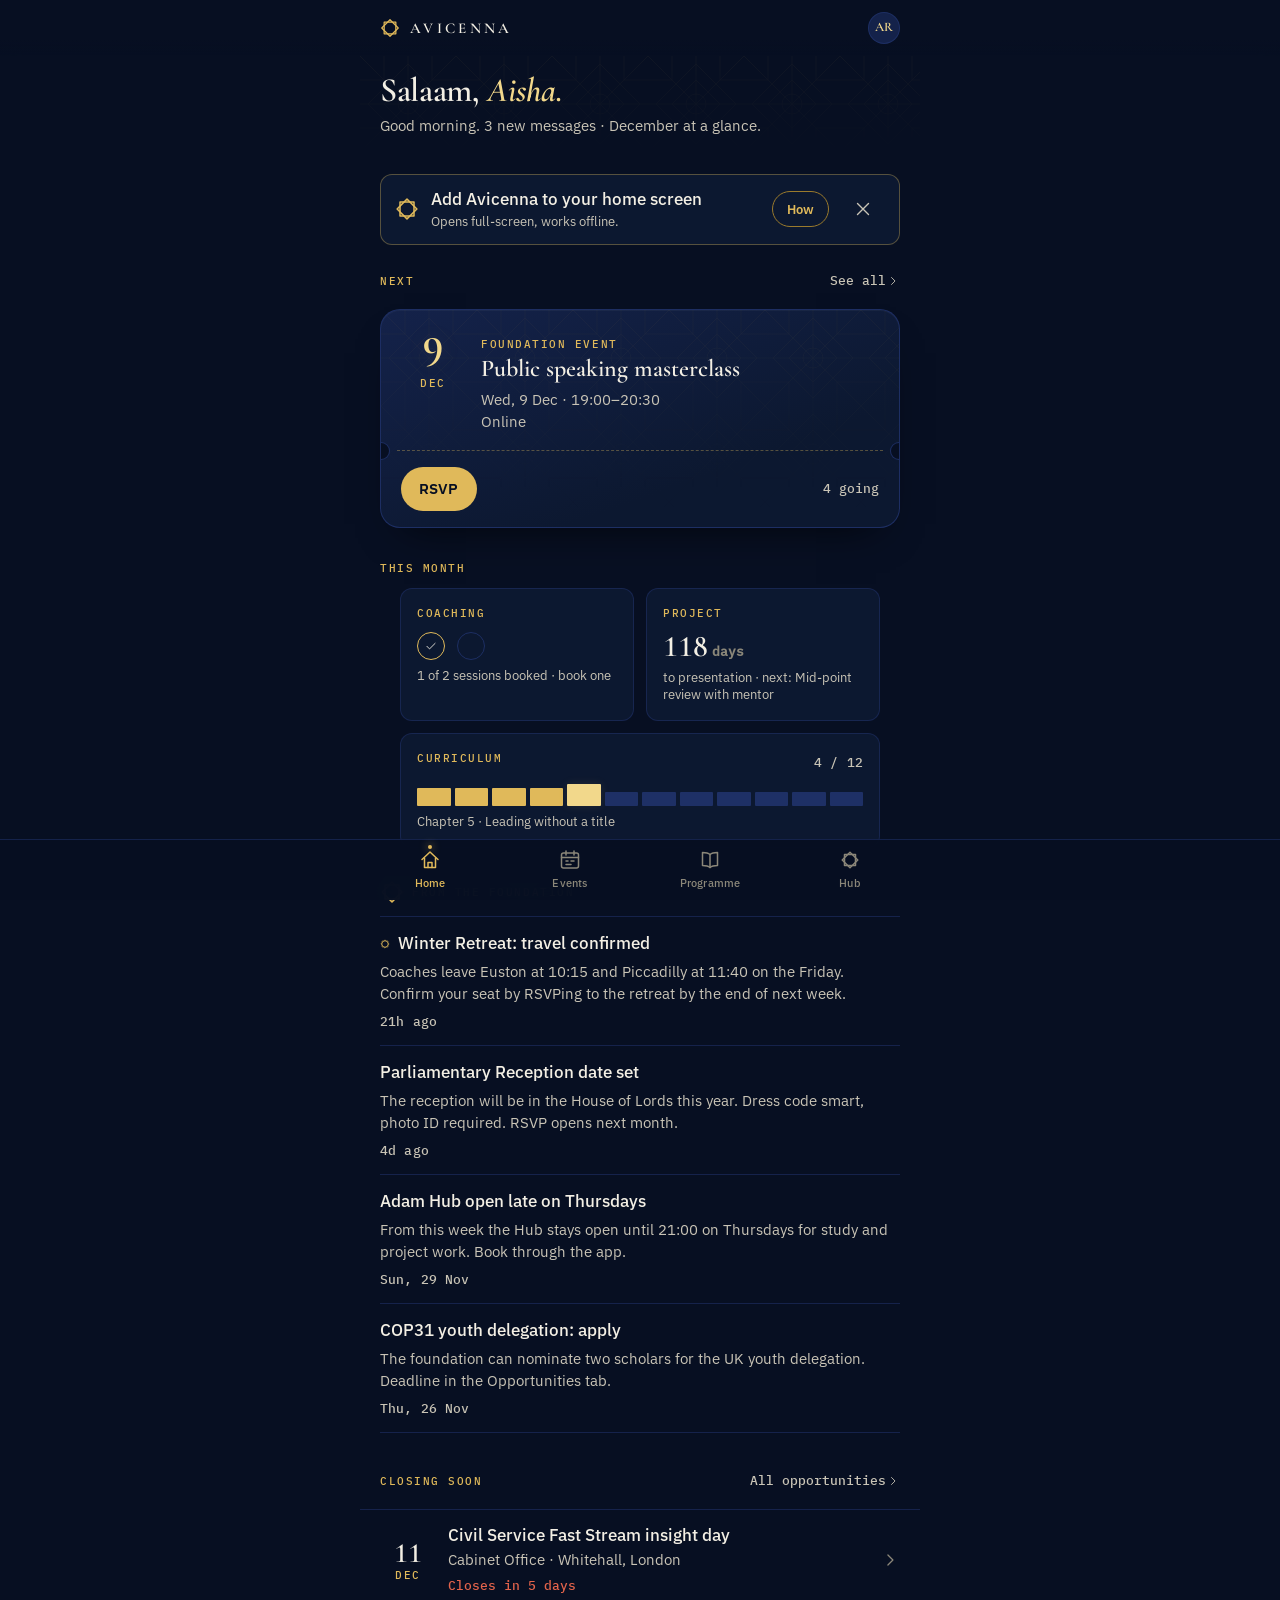
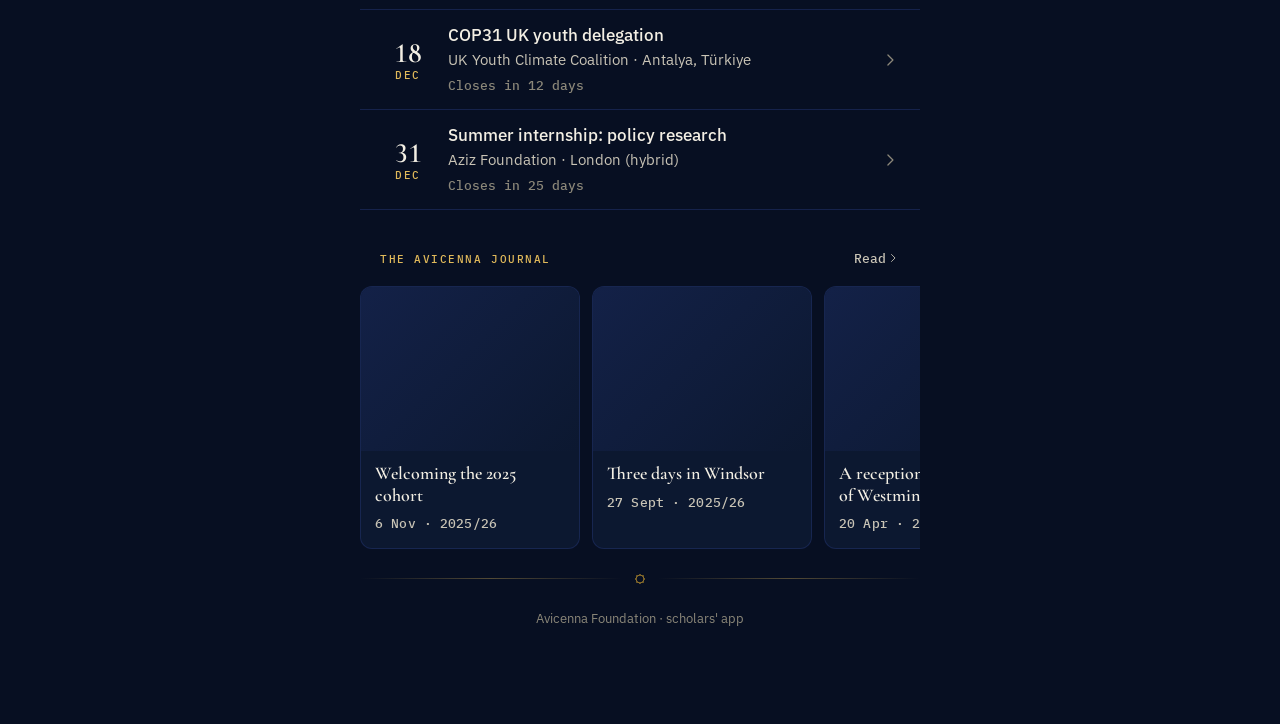
==== index.html @ 296d8e89 "Scaffold Avicenna PWA: design system, demo-mode shell, Supabase schema Phase 1 of the scholars' app " ====
<!doctype html>
<html lang="en-GB">
<head>
  <meta charset="utf-8">
  <title>Avicenna</title>
  <meta name="viewport" content="width=device-width, initial-scale=1, viewport-fit=cover, maximum-scale=1">
  <meta name="description" content="The Avicenna Foundation scholars' app: events, coaching, programme and cohort network.">
  <meta name="theme-color" content="#070F22">
  <meta name="color-scheme" content="dark">
  <meta name="apple-mobile-web-app-capable" content="yes">
  <meta name="mobile-web-app-capable" content="yes">
  <meta name="apple-mobile-web-app-status-bar-style" content="black-translucent">
  <meta name="apple-mobile-web-app-title" content="Avicenna">
  <meta name="format-detection" content="telephone=no">
  <link rel="manifest" href="manifest.webmanifest">
  <link rel="icon" href="icons/favicon.svg" type="image/svg+xml">
  <link rel="apple-touch-icon" href="icons/apple-touch-icon.png">
  <link rel="preload" href="fonts/cormorant-garamond-latin-600-normal.woff2" as="font" type="font/woff2" crossorigin>
  <link rel="preload" href="fonts/ibm-plex-sans-latin-400-normal.woff2" as="font" type="font/woff2" crossorigin>
  <link rel="stylesheet" href="css/tokens.css">
  <link rel="stylesheet" href="css/base.css">
  <link rel="stylesheet" href="css/components.css">
  <link rel="stylesheet" href="css/views.css">
</head>
<body>
  <div class="app" id="app">
    <div class="offline-bar" role="status">Offline · showing saved data</div>
    <header class="header" id="header" hidden></header>
    <main class="main" id="view" aria-live="polite"></main>
    <nav class="tabbar" id="tabbar" aria-label="Main" hidden>
      <div class="tabbar__inner" id="tabs"></div>
    </nav>
  </div>
  <div class="sheet-root" id="sheet-root"></div>
  <div class="toasts" id="toasts"></div>
  <script src="js/vendor/supabase.js"></script>
  <script type="module" src="js/app.js"></script>
</body>
</html>
---- css/tokens.css ----
/* Avicenna — design tokens ("Lapis & Gilt")
   Lapis-ink grounds, gilt accent, Samarkand-tile turquoise for success. */
:root {
  color-scheme: dark;

  /* Ink (grounds) */
  --ink-900: #070F22;
  --ink-800: #0C1830;
  --ink-700: #14224A;
  --ink-600: #1E3066;
  --ink-500: #2A3F80;

  /* Lapis (secondary interactive) */
  --lapis-500: #3B63E0;
  --lapis-300: #7D9BF0;

  /* Gilt (primary accent) */
  --gilt-500: #E0B95A;
  --gilt-300: #F2D88B;
  --gilt-700: #9A7A2C;

  /* Tile (success / live) & Coral (error) */
  --tile-500: #2BB3A3;
  --tile-300: #7ED9CE;
  --coral-500: #E2634B;

  /* Paper (text) */
  --paper-100: #F3EFE4;
  --paper-300: #C9C4B6;
  --paper-500: #8B8779;

  /* Derived */
  --hairline: rgba(30, 48, 102, 0.6);
  --hairline-strong: rgba(30, 48, 102, 0.95);
  --gilt-hairline: rgba(224, 185, 90, 0.35);
  --gilt-glow: rgba(224, 185, 90, 0.12);
  --scrim: rgba(3, 7, 18, 0.7);
  --focus: 0 0 0 2px var(--ink-900), 0 0 0 4px var(--gilt-500);

  /* Type */
  --font-display: 'Cormorant Garamond', 'Iowan Old Style', Georgia, serif;
  --font-ui: 'IBM Plex Sans', system-ui, -apple-system, 'Segoe UI', sans-serif;
  --font-mono: 'IBM Plex Mono', ui-monospace, SFMono-Regular, Menlo, monospace;

  --fs-display-xl: 34px;
  --fs-display-l: 26px;
  --fs-display-m: 20px;
  --fs-body: 17px;
  --fs-secondary: 15px;
  --fs-meta: 13px;
  --fs-label: 11px;

  --lh-display: 1.15;
  --lh-body: 1.5;
  --tracking-caps: 0.14em;

  /* Space (4px grid) */
  --s-1: 4px;
  --s-2: 8px;
  --s-3: 12px;
  --s-4: 16px;
  --s-5: 20px;
  --s-6: 24px;
  --s-7: 32px;
  --s-8: 48px;
  --gutter: 20px;

  /* Shape */
  --r-s: 6px;
  --r-m: 12px;
  --r-l: 20px;
  --r-pill: 999px;

  /* Motion */
  --ease-out: cubic-bezier(0.2, 0.7, 0.2, 1);
  --ease-in-out: cubic-bezier(0.65, 0, 0.35, 1);
  --dur-fast: 150ms;
  --dur: 200ms;
  --dur-slow: 320ms;

  /* Layout */
  --header-h: 56px;
  --tabbar-h: 60px;
  --safe-t: env(safe-area-inset-top, 0px);
  --safe-b: env(safe-area-inset-bottom, 0px);
  --max-w: 560px;

  /* Date column width in ledger rows */
  --ledger-col: 56px;
}

@media (prefers-reduced-motion: reduce) {
  :root { --dur-fast: 0ms; --dur: 0ms; --dur-slow: 0ms; }
}
---- css/base.css ----
/* Avicenna — base: fonts, reset, typography, safe areas */
@font-face { font-family: 'Cormorant Garamond'; font-style: normal; font-weight: 600; font-display: swap; src: url('../fonts/cormorant-garamond-latin-600-normal.woff2') format('woff2'); }
@font-face { font-family: 'Cormorant Garamond'; font-style: italic; font-weight: 600; font-display: swap; src: url('../fonts/cormorant-garamond-latin-600-italic.woff2') format('woff2'); }
@font-face { font-family: 'IBM Plex Sans'; font-style: normal; font-weight: 400; font-display: swap; src: url('../fonts/ibm-plex-sans-latin-400-normal.woff2') format('woff2'); }
@font-face { font-family: 'IBM Plex Sans'; font-style: normal; font-weight: 500; font-display: swap; src: url('../fonts/ibm-plex-sans-latin-500-normal.woff2') format('woff2'); }
@font-face { font-family: 'IBM Plex Sans'; font-style: normal; font-weight: 600; font-display: swap; src: url('../fonts/ibm-plex-sans-latin-600-normal.woff2') format('woff2'); }
@font-face { font-family: 'IBM Plex Mono'; font-style: normal; font-weight: 500; font-display: swap; src: url('../fonts/ibm-plex-mono-latin-500-normal.woff2') format('woff2'); }

*, *::before, *::after { box-sizing: border-box; }
html { -webkit-text-size-adjust: 100%; text-size-adjust: 100%; background: var(--ink-900); }
body {
  margin: 0;
  min-height: 100dvh;
  background: var(--ink-900);
  color: var(--paper-100);
  font-family: var(--font-ui);
  font-size: var(--fs-body);
  line-height: var(--lh-body);
  -webkit-font-smoothing: antialiased;
  -moz-osx-font-smoothing: grayscale;
  overscroll-behavior-y: none;
  -webkit-tap-highlight-color: transparent;
}
img, svg, video { display: block; max-width: 100%; }
button, input, textarea, select { font: inherit; color: inherit; }
button { background: none; border: 0; padding: 0; cursor: pointer; }
a { color: var(--lapis-300); text-decoration: none; }
a:hover { text-decoration: underline; text-underline-offset: 3px; }
p { margin: 0 0 var(--s-3); }
ul, ol { margin: 0; padding: 0; list-style: none; }
h1, h2, h3, h4 { margin: 0; font-family: var(--font-display); font-weight: 600; line-height: var(--lh-display); letter-spacing: -0.01em; font-variant-numeric: lining-nums; }
h1 { font-size: var(--fs-display-xl); }
h2 { font-size: var(--fs-display-l); }
h3 { font-size: var(--fs-display-m); }
[hidden] { display: none !important; }
:focus-visible { outline: none; box-shadow: var(--focus); border-radius: var(--r-s); }
::selection { background: var(--gilt-700); color: var(--paper-100); }

/* Text utilities */
.display { font-family: var(--font-display); font-weight: 600; line-height: var(--lh-display); }
.display-xl { font-size: var(--fs-display-xl); }
.display-l { font-size: var(--fs-display-l); }
.display-m { font-size: var(--fs-display-m); }
.italic { font-style: italic; }
.secondary { color: var(--paper-300); font-size: var(--fs-secondary); }
.muted { color: var(--paper-500); }
.meta { font-family: var(--font-mono); font-size: var(--fs-meta); color: var(--paper-300); letter-spacing: 0.01em; }
.label { font-family: var(--font-mono); font-size: var(--fs-label); font-weight: 500; letter-spacing: var(--tracking-caps); text-transform: uppercase; color: var(--gilt-500); }
.label--muted { color: var(--paper-500); }
.gilt { color: var(--gilt-500); }
.tile { color: var(--tile-500); }
.coral { color: var(--coral-500); }
.truncate { white-space: nowrap; overflow: hidden; text-overflow: ellipsis; }
.clamp-2 { display: -webkit-box; -webkit-line-clamp: 2; -webkit-box-orient: vertical; overflow: hidden; }
.clamp-3 { display: -webkit-box; -webkit-line-clamp: 3; -webkit-box-orient: vertical; overflow: hidden; }
.sr-only { position: absolute; width: 1px; height: 1px; padding: 0; margin: -1px; overflow: hidden; clip: rect(0,0,0,0); white-space: nowrap; border: 0; }
.tabular { font-variant-numeric: tabular-nums; }

/* Layout primitives */
.stack > * + * { margin-top: var(--s-4); }
.stack-s > * + * { margin-top: var(--s-2); }
.stack-l > * + * { margin-top: var(--s-6); }
.row { display: flex; align-items: center; gap: var(--s-3); }
.row-between { display: flex; align-items: center; justify-content: space-between; gap: var(--s-3); }
.grow { flex: 1 1 auto; min-width: 0; }
.wrap { padding: 0 var(--gutter); }
.mt-2 { margin-top: var(--s-2); } .mt-4 { margin-top: var(--s-4); } .mt-6 { margin-top: var(--s-6); } .mt-7 { margin-top: var(--s-7); }
.mb-2 { margin-bottom: var(--s-2); } .mb-4 { margin-bottom: var(--s-4); }
---- css/components.css ----
/* Avicenna — components */

/* ---------- App shell ---------- */
.app { min-height: 100dvh; display: flex; flex-direction: column; }
.header {
  position: sticky; top: 0; z-index: 20;
  padding-top: var(--safe-t);
  background: linear-gradient(to bottom, var(--ink-900) 70%, rgba(7,15,34,0.85));
  backdrop-filter: blur(12px); -webkit-backdrop-filter: blur(12px);
}
.header__bar { height: var(--header-h); display: flex; align-items: center; justify-content: space-between; padding: 0 var(--gutter); max-width: var(--max-w); margin: 0 auto; width: 100%; }
.wordmark { display: inline-flex; align-items: center; gap: 10px; color: var(--paper-100); }
.wordmark__text { font-family: var(--font-display); font-weight: 600; font-size: 15px; letter-spacing: 0.22em; text-transform: uppercase; }
.wordmark .khatam { width: 20px; height: 20px; color: var(--gilt-500); }
.header__back { display: inline-flex; align-items: center; gap: 6px; color: var(--paper-300); font-size: var(--fs-secondary); min-height: 44px; padding-right: 8px; }
.header__back svg { width: 20px; height: 20px; }
.header__title { font-family: var(--font-display); font-size: 19px; font-weight: 600; }

.main { flex: 1; width: 100%; max-width: var(--max-w); margin: 0 auto; padding-bottom: calc(var(--tabbar-h) + var(--safe-b) + var(--s-6)); }
.main.view-enter { animation: view-in var(--dur) var(--ease-out); }
@keyframes view-in { from { opacity: 0; transform: translateY(6px); } to { opacity: 1; transform: none; } }

/* ---------- Tab bar ---------- */
.tabbar {
  position: fixed; left: 0; right: 0; bottom: 0; z-index: 30;
  padding-bottom: var(--safe-b);
  background: rgba(7,15,34,0.96);
  backdrop-filter: blur(16px); -webkit-backdrop-filter: blur(16px);
  border-top: 1px solid var(--hairline);
}
.tabbar__inner { display: grid; grid-template-columns: repeat(4, 1fr); height: var(--tabbar-h); max-width: var(--max-w); margin: 0 auto; }
.tab { position: relative; display: flex; flex-direction: column; align-items: center; justify-content: center; gap: 3px; color: var(--paper-500); font-size: 11px; font-weight: 500; letter-spacing: 0.02em; -webkit-user-select: none; user-select: none; }
.tab svg { width: 24px; height: 24px; stroke: currentColor; fill: none; stroke-width: 1.5; stroke-linecap: round; stroke-linejoin: round; transition: transform var(--dur-fast) var(--ease-out); }
.tab:active svg { transform: scale(0.92); }
.tab[aria-current="page"] { color: var(--gilt-500); }
.tab[aria-current="page"]::before { content: ""; position: absolute; top: 5px; width: 4px; height: 4px; border-radius: 50%; background: var(--gilt-500); box-shadow: 0 0 8px var(--gilt-500); }
.tab__badge { position: absolute; top: 9px; right: calc(50% - 18px); min-width: 8px; height: 8px; border-radius: 50%; background: var(--coral-500); }

/* ---------- Khatam mark & ornaments ---------- */
.khatam { width: 24px; height: 24px; color: var(--gilt-500); }
.khatam--spin { animation: khatam-spin 2.4s linear infinite; }
@keyframes khatam-spin { to { transform: rotate(360deg); } }
.rule-gilt { display: flex; align-items: center; gap: var(--s-3); color: var(--gilt-700); margin: var(--s-6) 0; }
.rule-gilt::before, .rule-gilt::after { content: ""; flex: 1; height: 1px; background: linear-gradient(to right, transparent, var(--gilt-hairline), transparent); }
.rule-gilt .khatam { width: 12px; height: 12px; color: var(--gilt-700); }
.girih { background-image: url("data:image/svg+xml;utf8,<svg xmlns='http://www.w3.org/2000/svg' width='96' height='96' viewBox='0 0 96 96' fill='none' stroke='%23E0B95A' stroke-width='0.8'><path d='M48 0v96M0 48h96M0 0l96 96M96 0L0 96'/><path d='M48 8l40 40-40 40L8 48z'/><path d='M48 24l24 24-24 24-24-24z'/><circle cx='48' cy='48' r='10'/><path d='M24 0v24M72 0v24M24 72v24M72 72v24M0 24h24M0 72h24M72 24h24M72 72h24'/></svg>"); background-size: 96px 96px; }
.girih-veil { position: relative; overflow: hidden; }
.girih-veil::before { content: ""; position: absolute; inset: 0; opacity: 0.05; pointer-events: none; background-image: url("data:image/svg+xml;utf8,<svg xmlns='http://www.w3.org/2000/svg' width='96' height='96' viewBox='0 0 96 96' fill='none' stroke='%23E0B95A' stroke-width='0.8'><path d='M48 0v96M0 48h96M0 0l96 96M96 0L0 96'/><path d='M48 8l40 40-40 40L8 48z'/><path d='M48 24l24 24-24 24-24-24z'/><circle cx='48' cy='48' r='10'/><path d='M24 0v24M72 0v24M24 72v24M72 72v24M0 24h24M0 72h24M72 24h24M72 72h24'/></svg>"); background-size: 96px 96px; -webkit-mask-image: linear-gradient(to bottom, rgba(0,0,0,1), rgba(0,0,0,0)); mask-image: linear-gradient(to bottom, rgba(0,0,0,1), rgba(0,0,0,0)); }
.girih-veil > * { position: relative; }

/* ---------- Section titles ---------- */
.section { padding: 0 var(--gutter); margin-top: var(--s-7); }
.section__head { display: flex; align-items: baseline; justify-content: space-between; gap: var(--s-3); margin-bottom: var(--s-3); }
.section__head .label { display: inline-flex; align-items: center; gap: 8px; }
.section__link { font-family: var(--font-mono); font-size: var(--fs-meta); color: var(--paper-300); min-height: 32px; display: inline-flex; align-items: center; }
.section__link:hover { color: var(--gilt-500); text-decoration: none; }

/* ---------- Ledger rows ---------- */
.ledger { border-top: 1px solid var(--hairline); }
.ledger-row {
  display: grid; grid-template-columns: var(--ledger-col) 1fr auto; align-items: center; gap: var(--s-3);
  width: 100%; text-align: left; padding: 14px 0; border-bottom: 1px solid var(--hairline);
  color: inherit; transition: background var(--dur-fast);
}
.ledger-row:active { background: var(--ink-800); }
a.ledger-row:hover { text-decoration: none; }
.ledger-row--pad { padding-left: var(--gutter); padding-right: var(--gutter); }
.ledger-row__date { display: flex; flex-direction: column; align-items: center; line-height: 1; }
.ledger-row__num { font-family: var(--font-display); font-weight: 600; font-size: 28px; font-variant-numeric: tabular-nums lining-nums; color: var(--paper-100); }
.ledger-row__mon { font-family: var(--font-mono); font-size: var(--fs-label); letter-spacing: var(--tracking-caps); text-transform: uppercase; color: var(--gilt-500); margin-top: 3px; }
.ledger-row__icon { display: flex; align-items: center; justify-content: center; width: 40px; height: 40px; border-radius: var(--r-m); background: var(--ink-800); color: var(--gilt-500); margin: 0 auto; }
.ledger-row__icon svg { width: 22px; height: 22px; stroke: currentColor; fill: none; stroke-width: 1.5; stroke-linecap: round; stroke-linejoin: round; }
.ledger-row__body { min-width: 0; }
.ledger-row__title, .ledger-row__sub, .ledger-row__meta { display: block; }
.ledger-row__title { font-weight: 500; font-size: var(--fs-body); line-height: 1.3; color: var(--paper-100); }
.ledger-row__sub { font-size: var(--fs-secondary); color: var(--paper-300); margin-top: 3px; }
.ledger-row__meta { font-family: var(--font-mono); font-size: var(--fs-meta); color: var(--paper-500); margin-top: 4px; }
.ledger-row__trail { display: flex; align-items: center; gap: 6px; color: var(--paper-500); }
.ledger-row__trail svg { width: 20px; height: 20px; stroke: currentColor; fill: none; stroke-width: 1.5; stroke-linecap: round; stroke-linejoin: round; }
.ledger-row__trail .tick { color: var(--gilt-500); }
.ledger-row--muted .ledger-row__num, .ledger-row--muted .ledger-row__title { color: var(--paper-300); }
.ledger-row--muted .ledger-row__mon { color: var(--paper-500); }
.ledger-row--confidential .ledger-row__icon { color: var(--lapis-300); }

/* ---------- Pass (the next thing) ---------- */
.pass { position: relative; margin: 0 var(--gutter); border-radius: var(--r-l); background: linear-gradient(160deg, var(--ink-700), var(--ink-800) 70%); border: 1px solid var(--hairline-strong); overflow: hidden; box-shadow: 0 20px 40px -24px rgba(0,0,0,0.8), inset 0 1px 0 rgba(255,255,255,0.04); }
.pass__top { color: inherit; display: grid; grid-template-columns: 64px 1fr; gap: var(--s-4); padding: var(--s-5) var(--s-5) var(--s-4); }
.pass__date { display: flex; flex-direction: column; align-items: center; line-height: 1; }
.pass__num { font-family: var(--font-display); font-weight: 600; font-size: 44px; font-variant-numeric: tabular-nums lining-nums; color: var(--gilt-300); text-shadow: 0 0 24px var(--gilt-glow); }
.pass__mon { font-family: var(--font-mono); font-size: var(--fs-label); letter-spacing: var(--tracking-caps); text-transform: uppercase; color: var(--gilt-500); margin-top: 4px; }
.pass__title { font-family: var(--font-display); font-weight: 600; font-size: 24px; line-height: 1.15; color: var(--paper-100); }
a.pass__top:hover { text-decoration: none; }
.pass__sub { margin-top: 6px; color: var(--paper-300); font-size: var(--fs-secondary); }
.pass__kind { margin-bottom: 6px; }
.pass__tear { position: relative; height: 0; border-top: 1px dashed var(--gilt-hairline); margin: 0 var(--s-4); }
.pass__tear::before, .pass__tear::after { content: ""; position: absolute; top: -9px; width: 18px; height: 18px; border-radius: 50%; background: var(--ink-900); border: 1px solid var(--hairline-strong); }
.pass__tear::before { left: calc(-1 * var(--s-4) - 9px); }
.pass__tear::after { right: calc(-1 * var(--s-4) - 9px); }
.pass__bottom { display: flex; align-items: center; justify-content: space-between; gap: var(--s-3); padding: var(--s-4) var(--s-5); }
.pass__count { font-family: var(--font-mono); font-size: var(--fs-meta); color: var(--paper-300); }
.pass--empty { padding: var(--s-6) var(--s-5); text-align: center; }

/* ---------- Buttons ---------- */
.btn { display: inline-flex; align-items: center; justify-content: center; gap: 8px; min-height: 44px; padding: 0 18px; border-radius: var(--r-pill); font-weight: 600; font-size: var(--fs-secondary); letter-spacing: 0.01em; transition: transform var(--dur-fast) var(--ease-out), background var(--dur-fast), color var(--dur-fast), border-color var(--dur-fast); white-space: nowrap; }
.btn:active { transform: scale(0.97); }
.btn svg { width: 18px; height: 18px; stroke: currentColor; fill: none; stroke-width: 2; stroke-linecap: round; stroke-linejoin: round; }
.btn--primary { background: var(--gilt-500); color: var(--ink-900); }
.btn--primary:hover { background: var(--gilt-300); }
.btn--primary:active { background: var(--gilt-700); color: var(--paper-100); }
.btn--secondary { background: transparent; color: var(--gilt-500); border: 1px solid var(--gilt-700); }
.btn--secondary:hover { background: var(--gilt-glow); }
.btn--ghost { background: var(--ink-700); color: var(--paper-100); }
.btn--ghost:hover { background: var(--ink-600); }
.btn--quiet { background: transparent; color: var(--paper-300); min-height: 40px; padding: 0 12px; }
.btn--danger { background: transparent; color: var(--coral-500); border: 1px solid rgba(226,99,75,0.4); }
.btn--lapis { background: var(--lapis-500); color: var(--paper-100); }
.btn--lapis:hover { background: var(--lapis-300); color: var(--ink-900); }
.btn--on { background: var(--tile-500); color: var(--ink-900); }
.btn--block { width: 100%; }
.btn--s { min-height: 36px; padding: 0 14px; font-size: var(--fs-meta); }
.btn[disabled], .btn[aria-disabled="true"] { opacity: 0.5; pointer-events: none; }
.btn-icon { display: inline-flex; align-items: center; justify-content: center; width: 44px; height: 44px; border-radius: 50%; color: var(--paper-300); }
.btn-icon:hover { background: var(--ink-800); color: var(--paper-100); }
.btn-icon svg { width: 22px; height: 22px; stroke: currentColor; fill: none; stroke-width: 1.5; stroke-linecap: round; stroke-linejoin: round; }

/* ---------- Segmented control & chips ---------- */
.segmented { display: flex; gap: var(--s-4); padding: 0 var(--gutter); border-bottom: 1px solid var(--hairline); overflow-x: auto; scrollbar-width: none; }
.segmented::-webkit-scrollbar { display: none; }
.segmented__item { position: relative; padding: 12px 2px; font-family: var(--font-mono); font-size: var(--fs-meta); letter-spacing: 0.1em; text-transform: uppercase; color: var(--paper-500); white-space: nowrap; min-height: 44px; }
.segmented__item[aria-selected="true"] { color: var(--paper-100); }
.segmented__item[aria-selected="true"]::after { content: ""; position: absolute; left: 0; right: 0; bottom: -1px; height: 2px; background: var(--gilt-500); box-shadow: 0 0 10px var(--gilt-glow); }
.segmented__count { color: var(--paper-500); margin-left: 6px; }
.chips { display: flex; gap: 8px; padding: var(--s-3) var(--gutter); overflow-x: auto; scrollbar-width: none; -webkit-overflow-scrolling: touch; }
.chips::-webkit-scrollbar { display: none; }
.chip { flex: 0 0 auto; display: inline-flex; align-items: center; gap: 6px; min-height: 34px; padding: 0 12px; border-radius: var(--r-pill); border: 1px solid var(--hairline-strong); background: transparent; color: var(--paper-300); font-size: var(--fs-meta); font-weight: 500; white-space: nowrap; transition: all var(--dur-fast); }
.chip[aria-pressed="true"] { background: var(--gilt-500); border-color: var(--gilt-500); color: var(--ink-900); }
.chip svg { width: 14px; height: 14px; stroke: currentColor; fill: none; stroke-width: 2; }

/* ---------- Pills / status ---------- */
.pill { display: inline-flex; align-items: center; gap: 6px; padding: 3px 9px; border-radius: var(--r-pill); font-family: var(--font-mono); font-size: var(--fs-label); letter-spacing: 0.08em; text-transform: uppercase; background: var(--ink-700); color: var(--paper-300); white-space: nowrap; }
.pill--gilt { background: var(--gilt-glow); color: var(--gilt-500); }
.pill--tile { background: rgba(43,179,163,0.14); color: var(--tile-300); }
.pill--coral { background: rgba(226,99,75,0.14); color: var(--coral-500); }
.pill--lapis { background: rgba(59,99,224,0.18); color: var(--lapis-300); }
.pill--live::before { content: ""; width: 6px; height: 6px; border-radius: 50%; background: var(--tile-500); box-shadow: 0 0 8px var(--tile-500); animation: pulse 1.6s ease-in-out infinite; }
@keyframes pulse { 50% { opacity: 0.4; } }

/* ---------- Cadence dots (coaching, 2 a month) ---------- */
.cadence { display: flex; align-items: center; gap: var(--s-4); }
.cadence__dots { display: flex; gap: 12px; }
.cadence__dot { width: 28px; height: 28px; border-radius: 50%; border: 1.5px solid var(--hairline-strong); display: grid; place-items: center; transition: all var(--dur) var(--ease-out); }
.cadence__dot svg { width: 14px; height: 14px; stroke: var(--ink-900); fill: none; stroke-width: 2.5; stroke-linecap: round; stroke-linejoin: round; }
.cadence__dot--booked { background: var(--gilt-500); border-color: var(--gilt-500); box-shadow: 0 0 14px var(--gilt-glow); }
.cadence__dot--done { border-color: var(--gilt-500); background: transparent; }
.cadence__dot--done svg { stroke: var(--gilt-500); }
.cadence__dot--missed { border-color: var(--coral-500); border-style: dashed; }
.cadence__text { line-height: 1.3; }
.cadence__text strong { display: block; font-weight: 500; }

/* ---------- Chapter spine (curriculum) ---------- */
.spine { display: flex; gap: 4px; align-items: flex-end; height: 22px; }
.spine__stroke { flex: 1; height: 14px; background: var(--ink-600); border-radius: 1px; transition: background var(--dur), height var(--dur); }
.spine__stroke--done { background: var(--gilt-500); height: 18px; }
.spine__stroke--current { background: var(--gilt-300); height: 22px; box-shadow: 0 0 10px var(--gilt-glow); }

/* ---------- Milestone rail (project) ---------- */
.rail { position: relative; padding-left: 28px; }
.rail::before { content: ""; position: absolute; left: 9px; top: 10px; bottom: 10px; width: 1px; background: var(--hairline-strong); }
.rail__item { position: relative; padding: 10px 0 14px; }
.rail__node { position: absolute; left: -28px; top: 12px; width: 19px; height: 19px; color: var(--paper-500); background: var(--ink-900); }
.rail__node svg { width: 19px; height: 19px; }
.rail__item--done .rail__node { color: var(--gilt-500); }
.rail__item--next .rail__node { color: var(--gilt-300); filter: drop-shadow(0 0 6px var(--gilt-500)); }
.rail__item--final .rail__node { color: var(--gilt-500); }
.rail__title { font-weight: 500; }
.rail__item--done .rail__title { color: var(--paper-300); text-decoration: line-through; text-decoration-color: var(--gilt-700); }
.rail__meta { font-family: var(--font-mono); font-size: var(--fs-meta); color: var(--paper-500); margin-top: 2px; }
.rail__item--next .rail__meta { color: var(--gilt-500); }

/* ---------- Season hero (retreat) ---------- */
.season { position: relative; margin: var(--s-4) var(--gutter) 0; border-radius: var(--r-l); overflow: hidden; background: radial-gradient(120% 90% at 100% 0%, rgba(59,99,224,0.35), transparent 60%), linear-gradient(180deg, var(--ink-700), var(--ink-800)); border: 1px solid var(--hairline-strong); padding: var(--s-6) var(--s-5) var(--s-5); color: inherit; display: block; }
.season::before { content: ""; position: absolute; inset: 0; opacity: 0.05; background-image: url("data:image/svg+xml;utf8,<svg xmlns='http://www.w3.org/2000/svg' width='96' height='96' viewBox='0 0 96 96' fill='none' stroke='%23F2D88B' stroke-width='0.8'><path d='M48 0v96M0 48h96M0 0l96 96M96 0L0 96'/><path d='M48 8l40 40-40 40L8 48z'/><path d='M48 24l24 24-24 24-24-24z'/><circle cx='48' cy='48' r='10'/></svg>"); background-size: 96px 96px; pointer-events: none; }
.season:hover { text-decoration: none; }
.season__kicker { position: relative; }
.season__title { position: relative; font-family: var(--font-display); font-style: italic; font-weight: 600; font-size: 34px; line-height: 1.05; margin-top: 10px; color: var(--paper-100); }
.season__sub { position: relative; margin-top: 8px; color: var(--paper-300); }
.season__foot { position: relative; margin-top: var(--s-5); display: flex; align-items: center; justify-content: space-between; gap: var(--s-3); }
.season__days { font-family: var(--font-display); font-weight: 600; font-size: 40px; line-height: 1; color: var(--gilt-300); }
.season__days small { display: block; font-family: var(--font-mono); font-size: var(--fs-label); letter-spacing: var(--tracking-caps); text-transform: uppercase; color: var(--gilt-500); margin-top: 4px; }

/* ---------- Avatars ---------- */
.avatar { display: inline-grid; place-items: center; width: 40px; height: 40px; border-radius: 50%; background: var(--ink-700); color: var(--gilt-300); font-family: var(--font-display); font-weight: 600; font-size: 16px; letter-spacing: 0.02em; overflow: hidden; flex: 0 0 auto; border: 1px solid var(--hairline-strong); }
.avatar img { width: 100%; height: 100%; object-fit: cover; }
.avatar--s { width: 32px; height: 32px; font-size: 13px; }
.avatar--l { width: 64px; height: 64px; font-size: 24px; }
.avatar--xl { width: 88px; height: 88px; font-size: 32px; }
.avatar--gilt { border-color: var(--gilt-700); box-shadow: 0 0 0 3px var(--gilt-glow); }
.avatar-stack { display: flex; }
.avatar-stack .avatar { margin-left: -10px; border: 2px solid var(--ink-900); }
.avatar-stack .avatar:first-child { margin-left: 0; }

/* ---------- Cards (used sparingly) ---------- */
.panel { margin-left: var(--gutter); margin-right: var(--gutter); border-radius: var(--r-l); background: var(--ink-800); border: 1px solid var(--hairline); padding: var(--s-5); }
.panel--confidential { border-color: rgba(125,155,240,0.25); background: linear-gradient(180deg, rgba(59,99,224,0.08), var(--ink-800)); }
.person { display: flex; align-items: center; gap: var(--s-4); }
.person__name { font-weight: 500; }
.person__role { font-size: var(--fs-secondary); color: var(--paper-300); }

/* ---------- Inputs ---------- */
.field { display: block; }
.field + .field { margin-top: var(--s-4); }
.field__label { display: block; margin-bottom: 6px; }
.input, .textarea, .select { width: 100%; min-height: 48px; padding: 12px 14px; border-radius: var(--r-m); background: var(--ink-800); border: 1px solid var(--hairline-strong); color: var(--paper-100); font-size: var(--fs-body); transition: border-color var(--dur-fast), box-shadow var(--dur-fast); -webkit-appearance: none; appearance: none; }
.input::placeholder, .textarea::placeholder { color: var(--paper-500); }
.input:focus-visible, .textarea:focus-visible, .select:focus-visible { box-shadow: none; border-color: var(--gilt-500); outline: none; }
.textarea { min-height: 110px; resize: vertical; line-height: 1.45; }
.input--code { font-family: var(--font-mono); font-size: 28px; letter-spacing: 0.4em; text-align: center; padding-left: 0.4em; }
.search { position: relative; }
.search svg { position: absolute; left: 14px; top: 50%; transform: translateY(-50%); width: 18px; height: 18px; stroke: var(--paper-500); fill: none; stroke-width: 2; }
.search .input { padding-left: 42px; border-radius: var(--r-pill); }
.field__hint { margin-top: 6px; font-size: var(--fs-meta); color: var(--paper-500); }
.switch { display: flex; align-items: center; justify-content: space-between; gap: var(--s-3); min-height: 48px; }
.switch input { position: absolute; opacity: 0; }
.switch__track { position: relative; width: 44px; height: 26px; border-radius: 13px; background: var(--ink-600); transition: background var(--dur-fast); flex: 0 0 auto; }
.switch__track::after { content: ""; position: absolute; top: 3px; left: 3px; width: 20px; height: 20px; border-radius: 50%; background: var(--paper-300); transition: transform var(--dur-fast) var(--ease-out), background var(--dur-fast); }
.switch input:checked + .switch__track { background: var(--gilt-500); }
.switch input:checked + .switch__track::after { transform: translateX(18px); background: var(--ink-900); }

/* ---------- Sheets ---------- */
.sheet-root { position: fixed; inset: 0; z-index: 50; display: none; }
.sheet-root[data-open] { display: block; }
.sheet__scrim { position: absolute; inset: 0; background: var(--scrim); opacity: 0; transition: opacity var(--dur) var(--ease-out); }
.sheet { position: absolute; left: 0; right: 0; bottom: 0; max-height: 92dvh; display: flex; flex-direction: column; margin: 0 auto; max-width: var(--max-w); background: var(--ink-800); border-radius: var(--r-l) var(--r-l) 0 0; border-top: 1px solid var(--hairline-strong); box-shadow: 0 -20px 60px rgba(0,0,0,0.5); transform: translateY(100%); transition: transform var(--dur-slow) var(--ease-out); padding-bottom: var(--safe-b); }
.sheet-root[data-open="1"] .sheet__scrim { opacity: 1; }
.sheet-root[data-open="1"] .sheet { transform: none; }
.sheet__grab { width: 36px; height: 4px; border-radius: 2px; background: var(--ink-600); margin: 10px auto 0; }
.sheet__head { display: flex; align-items: center; justify-content: space-between; padding: var(--s-3) var(--gutter) 0; }
.sheet__title { font-family: var(--font-display); font-weight: 600; font-size: 22px; }
.sheet__body { padding: var(--s-4) var(--gutter) var(--s-5); overflow-y: auto; -webkit-overflow-scrolling: touch; }
.sheet__actions { display: flex; gap: var(--s-3); padding: 0 var(--gutter) var(--s-5); }
.sheet__actions .btn { flex: 1; }

/* ---------- Toasts ---------- */
.toasts { position: fixed; left: 0; right: 0; bottom: calc(var(--tabbar-h) + var(--safe-b) + 12px); z-index: 60; display: flex; flex-direction: column; align-items: center; gap: 8px; pointer-events: none; padding: 0 var(--gutter); }
.toast { pointer-events: auto; display: inline-flex; align-items: center; gap: 10px; padding: 10px 16px; border-radius: var(--r-pill); background: var(--paper-100); color: var(--ink-900); font-size: var(--fs-secondary); font-weight: 500; box-shadow: 0 10px 30px rgba(0,0,0,0.4); animation: toast-in var(--dur-slow) var(--ease-out); }
.toast .khatam { width: 16px; height: 16px; color: var(--gilt-700); }
.toast--error { background: var(--coral-500); color: var(--paper-100); }
.toast__action { font-weight: 600; color: var(--lapis-500); margin-left: 4px; }
@keyframes toast-in { from { opacity: 0; transform: translateY(10px); } to { opacity: 1; transform: none; } }

/* ---------- Skeletons & empty ---------- */
.skeleton { position: relative; overflow: hidden; background: var(--ink-800); border-radius: var(--r-s); min-height: 14px; }
.skeleton::after { content: ""; position: absolute; inset: 0; transform: translateX(-100%); background: linear-gradient(90deg, transparent, rgba(243,239,228,0.05), transparent); animation: shimmer 1.4s infinite; }
@keyframes shimmer { to { transform: translateX(100%); } }
.skeleton-row { display: grid; grid-template-columns: var(--ledger-col) 1fr; gap: var(--s-3); padding: 14px 0; border-bottom: 1px solid var(--hairline); }
.skeleton-row .skeleton:first-child { height: 36px; width: 40px; margin: 0 auto; }
.empty { padding: var(--s-8) var(--gutter); text-align: center; color: var(--paper-300); }
.empty .khatam { margin: 0 auto var(--s-4); width: 28px; height: 28px; color: var(--gilt-700); }
.empty__title { font-family: var(--font-display); font-style: italic; font-weight: 600; font-size: 22px; color: var(--paper-100); }
.empty__sub { margin-top: 6px; font-size: var(--fs-secondary); }

/* ---------- Feed post ---------- */
.post { padding: var(--s-4) var(--gutter); border-bottom: 1px solid var(--hairline); }
.post__head { display: flex; align-items: center; gap: var(--s-3); }
.post__who { min-width: 0; flex: 1; }
.post__name { font-weight: 500; }
.post__meta { font-family: var(--font-mono); font-size: var(--fs-meta); color: var(--paper-500); }
.post__body { margin-top: var(--s-3); white-space: pre-wrap; overflow-wrap: anywhere; }
.post__image { margin-top: var(--s-3); border-radius: var(--r-m); overflow: hidden; border: 1px solid var(--hairline); }
.post__actions { display: flex; gap: var(--s-2); margin-top: var(--s-3); margin-left: -8px; }
.post__action { display: inline-flex; align-items: center; gap: 6px; min-height: 40px; padding: 0 10px; border-radius: var(--r-pill); color: var(--paper-300); font-family: var(--font-mono); font-size: var(--fs-meta); }
.post__action svg { width: 18px; height: 18px; stroke: currentColor; fill: none; stroke-width: 1.75; stroke-linecap: round; stroke-linejoin: round; }
.post__action[aria-pressed="true"] { color: var(--gilt-500); }
.post__action[aria-pressed="true"] svg { fill: var(--gilt-500); }
.post--pinned { background: linear-gradient(to right, var(--gilt-glow), transparent 40%); }

/* ---------- Messages ---------- */
.thread { display: flex; flex-direction: column; gap: 6px; padding: var(--s-4) var(--gutter); }
.bubble { max-width: 82%; padding: 10px 14px; border-radius: 18px; font-size: var(--fs-secondary); line-height: 1.4; }
.bubble--me { align-self: flex-end; background: var(--gilt-500); color: var(--ink-900); border-bottom-right-radius: 6px; }
.bubble--them { align-self: flex-start; background: var(--ink-700); color: var(--paper-100); border-bottom-left-radius: 6px; }
.bubble__time { display: block; margin-top: 4px; font-family: var(--font-mono); font-size: 10px; opacity: 0.7; }
.composer { position: sticky; bottom: calc(var(--tabbar-h) + var(--safe-b)); display: flex; gap: 8px; padding: var(--s-3) var(--gutter); background: var(--ink-900); border-top: 1px solid var(--hairline); }
.composer .input { border-radius: var(--r-pill); min-height: 44px; }

/* ---------- Misc ---------- */
.kv { display: grid; grid-template-columns: auto 1fr; gap: 8px 16px; align-items: baseline; }
.kv dt { font-family: var(--font-mono); font-size: var(--fs-meta); color: var(--paper-500); text-transform: uppercase; letter-spacing: 0.08em; }
.kv dd { margin: 0; }
.notice { display: flex; gap: 12px; align-items: flex-start; margin-left: var(--gutter); margin-right: var(--gutter); padding: 14px 16px; border-radius: var(--r-m); background: var(--ink-800); border: 1px solid var(--hairline); font-size: var(--fs-secondary); color: var(--paper-300); }
.notice svg { flex: 0 0 auto; width: 20px; height: 20px; stroke: var(--gilt-500); fill: none; stroke-width: 1.5; stroke-linecap: round; stroke-linejoin: round; margin-top: 2px; }
.notice--lapis svg { stroke: var(--lapis-300); }
.cover { aspect-ratio: 16 / 9; background: linear-gradient(135deg, var(--ink-700), var(--ink-600)); border-radius: var(--r-m); overflow: hidden; }
.cover img { width: 100%; height: 100%; object-fit: cover; }
.itinerary { border-left: 1px solid var(--gilt-hairline); padding-left: 16px; }
.itinerary__day { margin-bottom: var(--s-4); }
.itinerary__row { display: grid; grid-template-columns: 56px 1fr; gap: 8px; padding: 6px 0; font-size: var(--fs-secondary); }
.itinerary__time { font-family: var(--font-mono); font-size: var(--fs-meta); color: var(--gilt-500); }
.hscroll { display: flex; gap: var(--s-3); padding: 0 var(--gutter); overflow-x: auto; scrollbar-width: none; scroll-snap-type: x mandatory; }
.hscroll::-webkit-scrollbar { display: none; }
.hscroll > * { scroll-snap-align: start; flex: 0 0 auto; }
.journal-card { width: 220px; border-radius: var(--r-m); overflow: hidden; background: var(--ink-800); border: 1px solid var(--hairline); color: inherit; }
.journal-card:hover { text-decoration: none; }
.journal-card .cover { border-radius: 0; aspect-ratio: 4 / 3; }
.journal-card__body { padding: 12px 14px 14px; }
.journal-card__title { font-family: var(--font-display); font-weight: 600; font-size: 18px; line-height: 1.2; }
.install-row { display: flex; align-items: center; gap: var(--s-3); margin: var(--s-4) var(--gutter) 0; padding: 12px 14px; border-radius: var(--r-m); background: var(--ink-800); border: 1px solid var(--gilt-hairline); }
.install-row .khatam { flex: 0 0 auto; }
.offline-bar { display: none; text-align: center; font-family: var(--font-mono); font-size: var(--fs-label); letter-spacing: var(--tracking-caps); text-transform: uppercase; padding: 4px; background: var(--ink-700); color: var(--paper-300); }
body.is-offline .offline-bar { display: block; }

/* Lining figures for every display numeral (Cormorant defaults to old-style) */
.pass__num, .ledger-row__num, .season__days, .event-hero__num, .countdown__n, .week__num, .module__n, .tile-card__big, .slot__time { font-variant-numeric: lining-nums tabular-nums; font-feature-settings: 'lnum' 1, 'tnum' 1; }
.composer { margin-bottom: calc(-1 * var(--s-6)); }
---- css/views.css ----
/* Avicenna — per-view layout */

/* Sign in */
.signin { min-height: 100dvh; display: flex; flex-direction: column; justify-content: center; padding: var(--s-8) var(--gutter) calc(var(--s-8) + var(--safe-b)); max-width: var(--max-w); margin: 0 auto; }
.signin__mark { width: 44px; height: 44px; color: var(--gilt-500); margin-bottom: var(--s-6); }
.signin__title { font-family: var(--font-display); font-weight: 600; font-size: 40px; line-height: 1.05; }
.signin__sub { margin-top: var(--s-3); color: var(--paper-300); }
.signin__form { margin-top: var(--s-7); }
.signin__foot { margin-top: var(--s-7); font-size: var(--fs-meta); color: var(--paper-500); }

/* Home */
.greeting { padding: var(--s-4) var(--gutter) var(--s-5); }
.greeting__salaam { font-family: var(--font-display); font-weight: 600; font-size: var(--fs-display-xl); line-height: 1.1; }
.greeting__salaam em { font-style: italic; color: var(--gilt-300); }
.greeting__line { margin-top: 6px; color: var(--paper-300); font-size: var(--fs-secondary); }
.home-strands { display: grid; grid-template-columns: 1fr 1fr; gap: var(--s-3); padding: 0 var(--gutter); }
.tile-card { display: block; padding: var(--s-4); border-radius: var(--r-m); background: var(--ink-800); border: 1px solid var(--hairline); color: inherit; min-height: 112px; }
.tile-card:hover { text-decoration: none; border-color: var(--hairline-strong); }
.tile-card .label { display: block; margin-bottom: 10px; }
.tile-card__big { font-family: var(--font-display); font-weight: 600; font-size: 30px; line-height: 1; color: var(--paper-100); }
.tile-card__big small { font-family: var(--font-mono); font-size: var(--fs-meta); color: var(--paper-500); margin-left: 4px; letter-spacing: 0; }
.tile-card__sub { margin-top: 8px; font-size: var(--fs-meta); color: var(--paper-300); line-height: 1.3; }
.announcement { display: block; padding: 14px 0; border-bottom: 1px solid var(--hairline); color: inherit; }
.announcement:hover { text-decoration: none; }
.announcement__title { font-weight: 500; display: flex; align-items: center; gap: 8px; }
.announcement__title .khatam { width: 10px; height: 10px; flex: 0 0 auto; }
.announcement__body { margin-top: 4px; color: var(--paper-300); font-size: var(--fs-secondary); }
.announcement__meta { margin-top: 6px; }

/* Events */
.events-head { padding: var(--s-4) var(--gutter) 0; }
.event-hero { padding: var(--s-5) var(--gutter) 0; }
.event-hero__date { display: flex; align-items: baseline; gap: 12px; }
.event-hero__num { font-family: var(--font-display); font-weight: 600; font-size: 64px; line-height: 0.9; color: var(--gilt-300); }
.event-hero__mon { font-family: var(--font-mono); letter-spacing: var(--tracking-caps); text-transform: uppercase; color: var(--gilt-500); }
.event-hero__title { margin-top: var(--s-4); font-family: var(--font-display); font-weight: 600; font-size: 32px; line-height: 1.1; }
.event-hero__pills { display: flex; flex-wrap: wrap; gap: 8px; margin-top: var(--s-3); }
.event-facts { margin: var(--s-5) var(--gutter) 0; padding: var(--s-4) 0; border-top: 1px solid var(--hairline); border-bottom: 1px solid var(--hairline); }
.fact { display: flex; align-items: flex-start; gap: 12px; padding: 8px 0; }
.fact svg { flex: 0 0 auto; width: 20px; height: 20px; stroke: var(--gilt-500); fill: none; stroke-width: 1.5; stroke-linecap: round; stroke-linejoin: round; margin-top: 2px; }
.fact__main { font-weight: 500; }
.fact__sub { font-size: var(--fs-secondary); color: var(--paper-300); }
.rsvp-bar { position: sticky; bottom: calc(var(--tabbar-h) + var(--safe-b)); z-index: 5; display: flex; gap: 10px; padding: var(--s-3) var(--gutter); background: linear-gradient(to top, var(--ink-900) 80%, transparent); }
.rsvp-bar .btn { flex: 1; }
.going-list { display: flex; align-items: center; gap: 12px; padding: var(--s-4) var(--gutter) 0; }
.prose { padding: var(--s-5) var(--gutter) 0; color: var(--paper-300); font-size: var(--fs-secondary); line-height: 1.55; }
.prose p + p { margin-top: 10px; }
.deadline { font-family: var(--font-mono); font-size: var(--fs-meta); }
.deadline--soon { color: var(--coral-500); }

/* Programme */
.strand-status { padding: var(--s-4) var(--gutter) var(--s-2); }
.strand-hero { padding: var(--s-5) var(--gutter) 0; }
.strand-hero__title { font-family: var(--font-display); font-weight: 600; font-size: 32px; line-height: 1.1; }
.strand-hero__sub { margin-top: 6px; color: var(--paper-300); }
.slot-grid { display: grid; grid-template-columns: 1fr 1fr; gap: 10px; }
.slot { padding: 12px 14px; border-radius: var(--r-m); background: var(--ink-800); border: 1px solid var(--hairline-strong); text-align: left; color: inherit; transition: border-color var(--dur-fast), background var(--dur-fast); }
.slot:hover { border-color: var(--gilt-700); }
.slot[aria-pressed="true"] { border-color: var(--gilt-500); background: var(--gilt-glow); }
.slot__day { font-family: var(--font-mono); font-size: var(--fs-label); letter-spacing: var(--tracking-caps); text-transform: uppercase; color: var(--gilt-500); }
.slot__time { font-family: var(--font-display); font-weight: 600; font-size: 22px; margin-top: 2px; }
.module { display: grid; grid-template-columns: 36px 1fr auto; gap: 12px; align-items: center; padding: 14px 0; border-bottom: 1px solid var(--hairline); color: inherit; }
.module:hover { text-decoration: none; }
.module__n { font-family: var(--font-display); font-weight: 600; font-size: 24px; color: var(--paper-500); text-align: center; }
.module--done .module__n { color: var(--gilt-500); }
.module--current .module__n { color: var(--gilt-300); }
.module__title { font-weight: 500; }
.module__theme { font-size: var(--fs-meta); color: var(--paper-500); font-family: var(--font-mono); margin-top: 2px; }
.resource { display: grid; grid-template-columns: 40px 1fr auto; gap: 12px; align-items: center; padding: 12px 0; border-bottom: 1px solid var(--hairline); color: inherit; text-align: left; width: 100%; }
.resource__icon { width: 40px; height: 40px; border-radius: var(--r-s); background: var(--ink-800); display: grid; place-items: center; color: var(--gilt-500); }
.resource__icon svg { width: 20px; height: 20px; stroke: currentColor; fill: none; stroke-width: 1.5; stroke-linecap: round; stroke-linejoin: round; }
.resource__title { font-weight: 500; font-size: var(--fs-secondary); }
.resource__meta { font-family: var(--font-mono); font-size: var(--fs-label); letter-spacing: 0.08em; text-transform: uppercase; color: var(--paper-500); margin-top: 2px; }
.countdown { display: flex; align-items: baseline; gap: 10px; }
.countdown__n { font-family: var(--font-display); font-weight: 600; font-size: 56px; line-height: 1; color: var(--gilt-300); }
.countdown__l { font-family: var(--font-mono); font-size: var(--fs-label); letter-spacing: var(--tracking-caps); text-transform: uppercase; color: var(--gilt-500); }

/* Hub */
.hub-head { padding: var(--s-4) var(--gutter) 0; }
.scholar { display: grid; grid-template-columns: 44px 1fr auto; gap: 12px; align-items: center; padding: 12px var(--gutter); border-bottom: 1px solid var(--hairline); color: inherit; }
.scholar:hover { text-decoration: none; background: var(--ink-800); }
.scholar__name { font-weight: 500; }
.scholar__line { font-size: var(--fs-secondary); color: var(--paper-300); }
.scholar__cohort { font-family: var(--font-mono); font-size: var(--fs-label); letter-spacing: 0.08em; color: var(--paper-500); }
.profile-head { display: flex; flex-direction: column; align-items: center; text-align: center; padding: var(--s-6) var(--gutter) 0; }
.profile-head__name { margin-top: var(--s-4); font-family: var(--font-display); font-weight: 600; font-size: 30px; line-height: 1.1; }
.profile-head__line { margin-top: 6px; color: var(--paper-300); }
.profile-head__currently { margin: var(--s-4) 0 0; padding: 12px 16px; border-radius: var(--r-m); background: var(--ink-800); border: 1px solid var(--gilt-hairline); font-family: var(--font-display); font-style: italic; font-size: 19px; line-height: 1.3; }
.profile-actions { display: flex; gap: 10px; justify-content: center; margin-top: var(--s-5); padding: 0 var(--gutter); flex-wrap: wrap; }
.week { display: grid; grid-template-columns: repeat(7, 1fr); gap: 6px; padding: 0 var(--gutter); }
.week__day { text-align: center; padding: 10px 0 8px; border-radius: var(--r-m); background: var(--ink-800); border: 1px solid var(--hairline); }
.week__day--today { border-color: var(--gilt-700); }
.week__dow { font-family: var(--font-mono); font-size: 10px; letter-spacing: 0.1em; text-transform: uppercase; color: var(--paper-500); }
.week__num { font-family: var(--font-display); font-weight: 600; font-size: 20px; margin-top: 2px; }
.week__dots { display: flex; justify-content: center; gap: 3px; margin-top: 6px; min-height: 6px; }
.week__dots i { width: 5px; height: 5px; border-radius: 50%; background: var(--gilt-500); }
.week__dots i.busy { background: var(--paper-500); }
.space-slot { display: grid; grid-template-columns: 72px 1fr auto; gap: 12px; align-items: center; padding: 12px 0; border-bottom: 1px solid var(--hairline); }
.space-slot__time { font-family: var(--font-mono); font-size: var(--fs-meta); color: var(--gilt-500); line-height: 1.3; }

/* Journal */
.journal-entry { padding: 0 0 var(--s-6); }
.journal-entry .cover { margin: var(--s-4) var(--gutter) 0; }
.journal-entry__title { padding: var(--s-5) var(--gutter) 0; font-family: var(--font-display); font-weight: 600; font-size: 32px; line-height: 1.1; }
.gallery { display: grid; grid-template-columns: 1fr 1fr; gap: 8px; padding: var(--s-4) var(--gutter) 0; }
.gallery .cover { aspect-ratio: 1; }
.year-head { padding: var(--s-6) var(--gutter) var(--s-2); }

/* Style tile only */
.tile-section { padding: var(--s-7) var(--gutter); border-bottom: 1px solid var(--hairline); }
.swatches { display: grid; grid-template-columns: repeat(auto-fill, minmax(96px, 1fr)); gap: 10px; }
.swatch { border-radius: var(--r-m); border: 1px solid var(--hairline-strong); overflow: hidden; }
.swatch__color { height: 56px; }
.swatch__meta { padding: 8px 10px; font-family: var(--font-mono); font-size: 11px; color: var(--paper-300); line-height: 1.4; }
.type-spec { display: flex; gap: 12px; align-items: baseline; padding: 10px 0; border-bottom: 1px solid var(--hairline); }
.type-spec .meta { width: 120px; flex: 0 0 auto; }
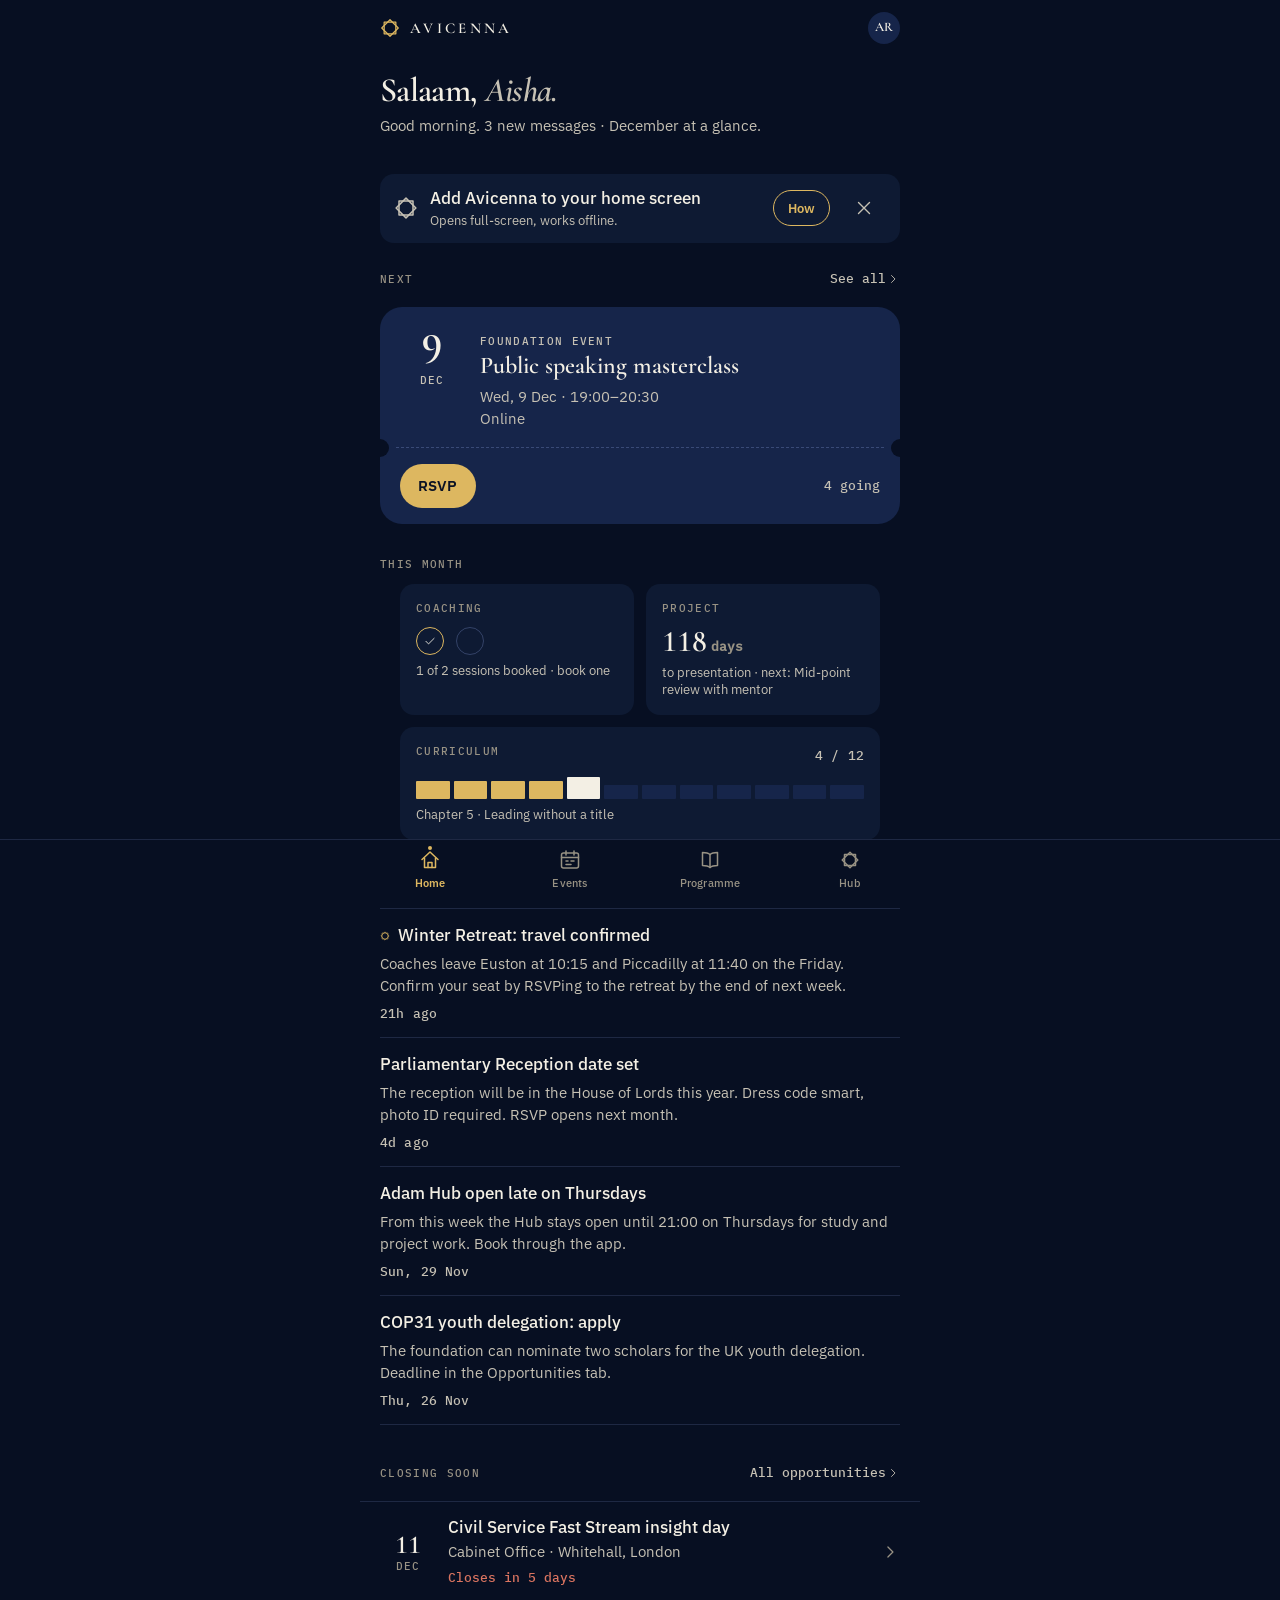
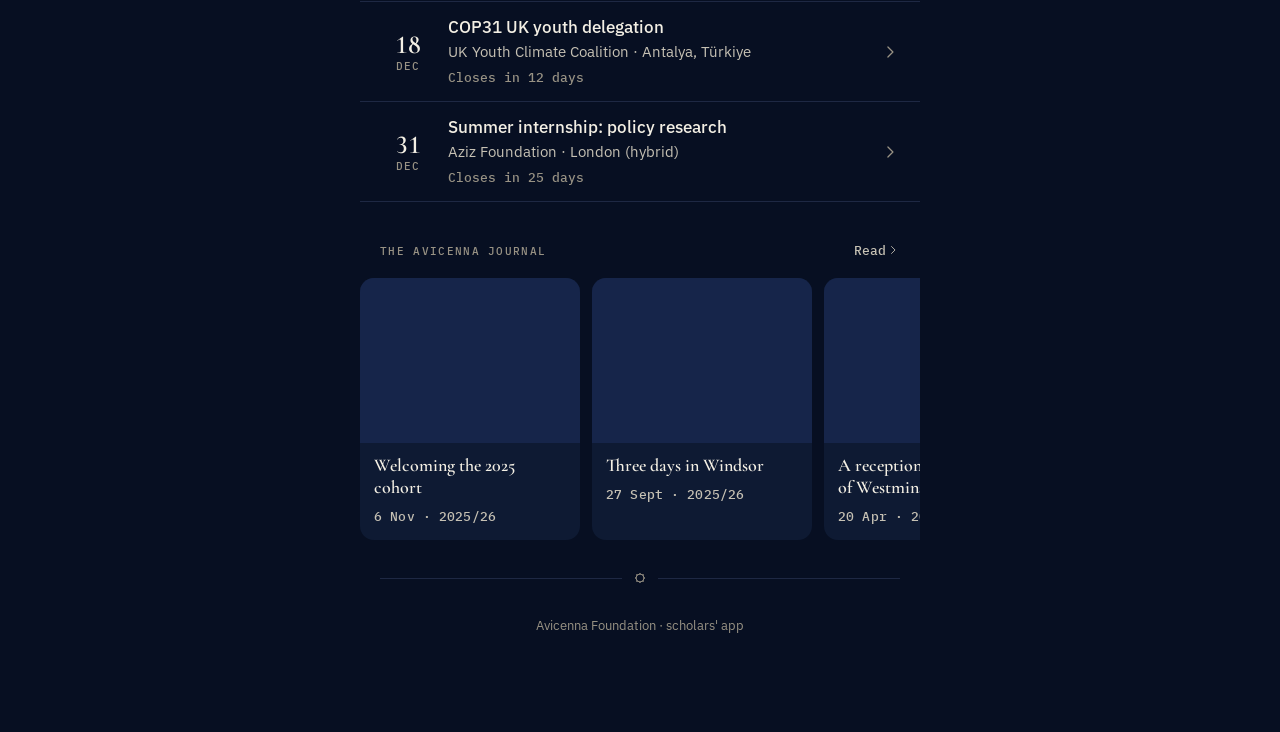
==== commit 48fe78cf: "Design rework: surface tiers, accent discipline, no glow; brand swap point; skeletons, pull-to-refre" ====
--- a/index.html
+++ b/index.html
@@ -17,6 +17,7 @@
   <link rel="apple-touch-icon" href="icons/apple-touch-icon.png">
   <link rel="preload" href="fonts/cormorant-garamond-latin-600-normal.woff2" as="font" type="font/woff2" crossorigin>
   <link rel="preload" href="fonts/ibm-plex-sans-latin-400-normal.woff2" as="font" type="font/woff2" crossorigin>
+  <link rel="stylesheet" href="css/brand.css">
   <link rel="stylesheet" href="css/tokens.css">
   <link rel="stylesheet" href="css/base.css">
   <link rel="stylesheet" href="css/components.css">
--- a/css/brand.css
+++ b/css/brand.css
@@ -0,0 +1,14 @@
+/* Avicenna — brand swap point.
+   Replace these values with the foundation's brand colours and every token in tokens.css follows.
+   Keep grounds dark and the accent warm and desaturated, or re-check contrast with `node tools/contrast-check.mjs`. */
+:root {
+  --brand-ground:     #070F22;  /* page background */
+  --brand-surface:    #0E1A33;  /* rows, panels, tab bar */
+  --brand-raised:     #16254A;  /* the one lifted object on a screen (pass, sheet) */
+  --brand-accent:     #DDB760;  /* act now / achieved */
+  --brand-accent-ink: #0B1224;  /* text on the accent */
+  --brand-link:       #93A9EC;  /* links, the confidential strand */
+  --brand-success:    #3DB5A5;  /* going, live, approved */
+  --brand-danger:     #DA7460;  /* destructive, overdue, declined */
+  --brand-text:       #F3EFE4;  /* primary text */
+}
--- a/css/tokens.css
+++ b/css/tokens.css
@@ -1,94 +1,64 @@
-/* Avicenna — design tokens ("Lapis & Gilt")
-   Lapis-ink grounds, gilt accent, Samarkand-tile turquoise for success. */
+/* Avicenna — design tokens. Derived from css/brand.css.
+   Accent discipline: --accent means "act now" or "achieved". Nothing decorative uses it.
+   Depth comes from surface steps (0 → 1 → 2), never from glow or shadow. */
 :root {
   color-scheme: dark;
 
-  /* Ink (grounds) */
-  --ink-900: #070F22;
-  --ink-800: #0C1830;
-  --ink-700: #14224A;
-  --ink-600: #1E3066;
-  --ink-500: #2A3F80;
+  /* Surfaces */
+  --surface-0: var(--brand-ground);
+  --surface-1: var(--brand-surface);
+  --surface-2: var(--brand-raised);
+  --hairline: rgba(147, 169, 236, 0.16);
+  --hairline-strong: rgba(147, 169, 236, 0.28);
+  --scrim: rgba(3, 7, 18, 0.72);
 
-  /* Lapis (secondary interactive) */
-  --lapis-500: #3B63E0;
-  --lapis-300: #7D9BF0;
+  /* Text tiers: 1 headings and body, 2 supporting, 3 metadata and labels */
+  --text-1: var(--brand-text);
+  --text-2: #C6C1B4;
+  --text-3: #989284;
 
-  /* Gilt (primary accent) */
-  --gilt-500: #E0B95A;
-  --gilt-300: #F2D88B;
-  --gilt-700: #9A7A2C;
+  /* Accent and semantics */
+  --accent: var(--brand-accent);
+  --accent-ink: var(--brand-accent-ink);
+  --accent-soft: rgba(221, 183, 96, 0.14);
+  --link: var(--brand-link);
+  --link-soft: rgba(147, 169, 236, 0.16);
+  --success: var(--brand-success);
+  --success-soft: rgba(61, 181, 165, 0.16);
+  --danger: var(--brand-danger);
+  --danger-soft: rgba(218, 116, 96, 0.16);
+  --focus: 0 0 0 2px var(--surface-0), 0 0 0 4px var(--accent);
 
-  /* Tile (success / live) & Coral (error) */
-  --tile-500: #2BB3A3;
-  --tile-300: #7ED9CE;
-  --coral-500: #E2634B;
-
-  /* Paper (text) */
-  --paper-100: #F3EFE4;
-  --paper-300: #C9C4B6;
-  --paper-500: #8B8779;
-
-  /* Derived */
-  --hairline: rgba(30, 48, 102, 0.6);
-  --hairline-strong: rgba(30, 48, 102, 0.95);
-  --gilt-hairline: rgba(224, 185, 90, 0.35);
-  --gilt-glow: rgba(224, 185, 90, 0.12);
-  --scrim: rgba(3, 7, 18, 0.7);
-  --focus: 0 0 0 2px var(--ink-900), 0 0 0 4px var(--gilt-500);
+  /* Legacy aliases kept so older rules keep working; prefer the names above. */
+  --ink-900: var(--surface-0); --ink-800: var(--surface-1); --ink-700: var(--surface-2); --ink-600: #1E3066;
+  --gilt-500: var(--accent); --gilt-300: #EDD08A; --gilt-700: #9A7A2C; --gilt-glow: var(--accent-soft); --gilt-hairline: rgba(221, 183, 96, 0.35);
+  --lapis-500: #4F6BC9; --lapis-300: var(--link);
+  --tile-500: var(--success); --tile-300: #7ED9CE; --coral-500: var(--danger);
+  --paper-100: var(--text-1); --paper-300: var(--text-2); --paper-500: var(--text-3);
 
   /* Type */
   --font-display: 'Cormorant Garamond', 'Iowan Old Style', Georgia, serif;
   --font-ui: 'IBM Plex Sans', system-ui, -apple-system, 'Segoe UI', sans-serif;
   --font-mono: 'IBM Plex Mono', ui-monospace, SFMono-Regular, Menlo, monospace;
+  --fs-display-xl: 34px; --fs-display-l: 26px; --fs-display-m: 20px;
+  --fs-body: 17px; --fs-secondary: 15px; --fs-meta: 13px; --fs-label: 11px;
+  --lh-display: 1.12; --lh-body: 1.5;
+  --tracking-caps: 0.12em; --tracking-display: -0.02em;
 
-  --fs-display-xl: 34px;
-  --fs-display-l: 26px;
-  --fs-display-m: 20px;
-  --fs-body: 17px;
-  --fs-secondary: 15px;
-  --fs-meta: 13px;
-  --fs-label: 11px;
-
-  --lh-display: 1.15;
-  --lh-body: 1.5;
-  --tracking-caps: 0.14em;
-
-  /* Space (4px grid) */
-  --s-1: 4px;
-  --s-2: 8px;
-  --s-3: 12px;
-  --s-4: 16px;
-  --s-5: 20px;
-  --s-6: 24px;
-  --s-7: 32px;
-  --s-8: 48px;
+  /* Space (8pt rhythm, 4 for hairline gaps) */
+  --s-1: 4px; --s-2: 8px; --s-3: 12px; --s-4: 16px; --s-5: 20px; --s-6: 24px; --s-7: 32px; --s-8: 48px;
   --gutter: 20px;
 
-  /* Shape */
-  --r-s: 6px;
-  --r-m: 12px;
-  --r-l: 20px;
-  --r-pill: 999px;
+  /* Radius scale: s inputs/chips/pills · m panels/tiles · l the lifted object and sheets */
+  --r-s: 8px; --r-m: 14px; --r-l: 22px; --r-pill: 999px;
 
   /* Motion */
   --ease-out: cubic-bezier(0.2, 0.7, 0.2, 1);
-  --ease-in-out: cubic-bezier(0.65, 0, 0.35, 1);
-  --dur-fast: 150ms;
-  --dur: 200ms;
-  --dur-slow: 320ms;
+  --dur-fast: 120ms; --dur: 160ms; --dur-slow: 240ms;
 
   /* Layout */
-  --header-h: 56px;
-  --tabbar-h: 60px;
-  --safe-t: env(safe-area-inset-top, 0px);
-  --safe-b: env(safe-area-inset-bottom, 0px);
-  --max-w: 560px;
-
-  /* Date column width in ledger rows */
-  --ledger-col: 56px;
+  --header-h: 56px; --tabbar-h: 60px;
+  --safe-t: env(safe-area-inset-top, 0px); --safe-b: env(safe-area-inset-bottom, 0px);
+  --max-w: 560px; --ledger-col: 56px;
 }
-
-@media (prefers-reduced-motion: reduce) {
-  :root { --dur-fast: 0ms; --dur: 0ms; --dur-slow: 0ms; }
-}
+@media (prefers-reduced-motion: reduce) { :root { --dur-fast: 0ms; --dur: 0ms; --dur-slow: 0ms; } }
--- a/css/base.css
+++ b/css/base.css
@@ -12,7 +12,7 @@
   margin: 0;
   min-height: 100dvh;
   background: var(--ink-900);
-  color: var(--paper-100);
+  color: var(--text-1);
   font-family: var(--font-ui);
   font-size: var(--fs-body);
   line-height: var(--lh-body);
@@ -24,17 +24,17 @@
 img, svg, video { display: block; max-width: 100%; }
 button, input, textarea, select { font: inherit; color: inherit; }
 button { background: none; border: 0; padding: 0; cursor: pointer; }
-a { color: var(--lapis-300); text-decoration: none; }
+a { color: var(--link); text-decoration: none; }
 a:hover { text-decoration: underline; text-underline-offset: 3px; }
 p { margin: 0 0 var(--s-3); }
 ul, ol { margin: 0; padding: 0; list-style: none; }
-h1, h2, h3, h4 { margin: 0; font-family: var(--font-display); font-weight: 600; line-height: var(--lh-display); letter-spacing: -0.01em; font-variant-numeric: lining-nums; }
+h1, h2, h3, h4 { margin: 0; font-family: var(--font-display); font-weight: 600; line-height: var(--lh-display); letter-spacing: var(--tracking-display); font-variant-numeric: lining-nums; text-wrap: balance; }
 h1 { font-size: var(--fs-display-xl); }
 h2 { font-size: var(--fs-display-l); }
 h3 { font-size: var(--fs-display-m); }
 [hidden] { display: none !important; }
 :focus-visible { outline: none; box-shadow: var(--focus); border-radius: var(--r-s); }
-::selection { background: var(--gilt-700); color: var(--paper-100); }
+::selection { background: var(--gilt-700); color: var(--text-1); }
 
 /* Text utilities */
 .display { font-family: var(--font-display); font-weight: 600; line-height: var(--lh-display); }
@@ -42,12 +42,13 @@
 .display-l { font-size: var(--fs-display-l); }
 .display-m { font-size: var(--fs-display-m); }
 .italic { font-style: italic; }
-.secondary { color: var(--paper-300); font-size: var(--fs-secondary); }
-.muted { color: var(--paper-500); }
-.meta { font-family: var(--font-mono); font-size: var(--fs-meta); color: var(--paper-300); letter-spacing: 0.01em; }
-.label { font-family: var(--font-mono); font-size: var(--fs-label); font-weight: 500; letter-spacing: var(--tracking-caps); text-transform: uppercase; color: var(--gilt-500); }
-.label--muted { color: var(--paper-500); }
-.gilt { color: var(--gilt-500); }
+.secondary { color: var(--text-2); font-size: var(--fs-secondary); }
+.muted { color: var(--text-3); }
+.meta { font-family: var(--font-mono); font-size: var(--fs-meta); color: var(--text-2); letter-spacing: 0.01em; }
+.label { font-family: var(--font-mono); font-size: var(--fs-label); font-weight: 500; letter-spacing: var(--tracking-caps); text-transform: uppercase; color: var(--text-3); }
+.label--muted { color: var(--text-3); }
+.label--accent { color: var(--accent); }
+.gilt { color: var(--accent); }
 .tile { color: var(--tile-500); }
 .coral { color: var(--coral-500); }
 .truncate { white-space: nowrap; overflow: hidden; text-overflow: ellipsis; }
--- a/css/components.css
+++ b/css/components.css
@@ -1,262 +1,262 @@
-/* Avicenna — components */
+/* Avicenna — components. Depth by surface step, accent only for action and achievement. */
 
 /* ---------- App shell ---------- */
 .app { min-height: 100dvh; display: flex; flex-direction: column; }
-.header {
-  position: sticky; top: 0; z-index: 20;
-  padding-top: var(--safe-t);
-  background: linear-gradient(to bottom, var(--ink-900) 70%, rgba(7,15,34,0.85));
-  backdrop-filter: blur(12px); -webkit-backdrop-filter: blur(12px);
-}
+.header { position: sticky; top: 0; z-index: 20; padding-top: var(--safe-t); background: var(--surface-0); }
 .header__bar { height: var(--header-h); display: flex; align-items: center; justify-content: space-between; padding: 0 var(--gutter); max-width: var(--max-w); margin: 0 auto; width: 100%; }
-.wordmark { display: inline-flex; align-items: center; gap: 10px; color: var(--paper-100); }
+.wordmark { display: inline-flex; align-items: center; gap: 10px; color: var(--text-1); }
+.wordmark:hover { text-decoration: none; }
 .wordmark__text { font-family: var(--font-display); font-weight: 600; font-size: 15px; letter-spacing: 0.22em; text-transform: uppercase; }
-.wordmark .khatam { width: 20px; height: 20px; color: var(--gilt-500); }
-.header__back { display: inline-flex; align-items: center; gap: 6px; color: var(--paper-300); font-size: var(--fs-secondary); min-height: 44px; padding-right: 8px; }
-.header__back svg { width: 20px; height: 20px; }
-.header__title { font-family: var(--font-display); font-size: 19px; font-weight: 600; }
+.wordmark .khatam, .wordmark__mark { width: 20px; height: 20px; color: var(--accent); }
+.wordmark__svg { height: 20px; width: auto; color: var(--text-1); }
+.wordmark__svg svg { height: 20px; width: auto; }
+.header__back { display: inline-flex; align-items: center; gap: 4px; color: var(--text-2); font-size: var(--fs-secondary); min-height: 44px; padding-right: 8px; margin-left: -6px; }
+.header__back svg { width: 22px; height: 22px; }
+.header__title { font-family: var(--font-display); font-size: 19px; font-weight: 600; text-align: center; flex: 1; }
+.header__pill { margin-left: 8px; }
 
 .main { flex: 1; width: 100%; max-width: var(--max-w); margin: 0 auto; padding-bottom: calc(var(--tabbar-h) + var(--safe-b) + var(--s-6)); }
 .main.view-enter { animation: view-in var(--dur) var(--ease-out); }
-@keyframes view-in { from { opacity: 0; transform: translateY(6px); } to { opacity: 1; transform: none; } }
+@keyframes view-in { from { opacity: 0; transform: translateY(4px); } to { opacity: 1; transform: none; } }
+
+/* Pull to refresh */
+.ptr { position: absolute; left: 0; right: 0; top: calc(var(--header-h) + var(--safe-t)); display: flex; justify-content: center; pointer-events: none; z-index: 15; }
+.ptr .khatam { width: 22px; height: 22px; color: var(--text-3); opacity: 0; transition: opacity var(--dur-fast); }
+.ptr--armed .khatam { color: var(--accent); }
+.ptr--refreshing .khatam { animation: khatam-spin 1.2s linear infinite; opacity: 1; }
 
 /* ---------- Tab bar ---------- */
-.tabbar {
-  position: fixed; left: 0; right: 0; bottom: 0; z-index: 30;
-  padding-bottom: var(--safe-b);
-  background: rgba(7,15,34,0.96);
-  backdrop-filter: blur(16px); -webkit-backdrop-filter: blur(16px);
-  border-top: 1px solid var(--hairline);
-}
+.tabbar { position: fixed; left: 0; right: 0; bottom: 0; z-index: 30; padding-bottom: var(--safe-b); background: var(--surface-0); border-top: 1px solid var(--hairline); }
 .tabbar__inner { display: grid; grid-template-columns: repeat(4, 1fr); height: var(--tabbar-h); max-width: var(--max-w); margin: 0 auto; }
-.tab { position: relative; display: flex; flex-direction: column; align-items: center; justify-content: center; gap: 3px; color: var(--paper-500); font-size: 11px; font-weight: 500; letter-spacing: 0.02em; -webkit-user-select: none; user-select: none; }
+.tab { position: relative; display: flex; flex-direction: column; align-items: center; justify-content: center; gap: 3px; color: var(--text-3); font-size: 11px; font-weight: 500; letter-spacing: 0.02em; -webkit-user-select: none; user-select: none; }
+.tab:hover { text-decoration: none; }
 .tab svg { width: 24px; height: 24px; stroke: currentColor; fill: none; stroke-width: 1.5; stroke-linecap: round; stroke-linejoin: round; transition: transform var(--dur-fast) var(--ease-out); }
 .tab:active svg { transform: scale(0.92); }
-.tab[aria-current="page"] { color: var(--gilt-500); }
-.tab[aria-current="page"]::before { content: ""; position: absolute; top: 5px; width: 4px; height: 4px; border-radius: 50%; background: var(--gilt-500); box-shadow: 0 0 8px var(--gilt-500); }
-.tab__badge { position: absolute; top: 9px; right: calc(50% - 18px); min-width: 8px; height: 8px; border-radius: 50%; background: var(--coral-500); }
+.tab[aria-current="page"] { color: var(--accent); font-weight: 600; }
+.tab[aria-current="page"]::before { content: ""; position: absolute; top: 6px; width: 4px; height: 4px; border-radius: 50%; background: var(--accent); }
+.tab__badge { position: absolute; top: 9px; right: calc(50% - 18px); min-width: 8px; height: 8px; border-radius: 50%; background: var(--danger); }
 
 /* ---------- Khatam mark & ornaments ---------- */
-.khatam { width: 24px; height: 24px; color: var(--gilt-500); }
+.khatam { width: 24px; height: 24px; color: var(--accent); }
 .khatam--spin { animation: khatam-spin 2.4s linear infinite; }
 @keyframes khatam-spin { to { transform: rotate(360deg); } }
-.rule-gilt { display: flex; align-items: center; gap: var(--s-3); color: var(--gilt-700); margin: var(--s-6) 0; }
-.rule-gilt::before, .rule-gilt::after { content: ""; flex: 1; height: 1px; background: linear-gradient(to right, transparent, var(--gilt-hairline), transparent); }
-.rule-gilt .khatam { width: 12px; height: 12px; color: var(--gilt-700); }
-.girih { background-image: url("data:image/svg+xml;utf8,<svg xmlns='http://www.w3.org/2000/svg' width='96' height='96' viewBox='0 0 96 96' fill='none' stroke='%23E0B95A' stroke-width='0.8'><path d='M48 0v96M0 48h96M0 0l96 96M96 0L0 96'/><path d='M48 8l40 40-40 40L8 48z'/><path d='M48 24l24 24-24 24-24-24z'/><circle cx='48' cy='48' r='10'/><path d='M24 0v24M72 0v24M24 72v24M72 72v24M0 24h24M0 72h24M72 24h24M72 72h24'/></svg>"); background-size: 96px 96px; }
-.girih-veil { position: relative; overflow: hidden; }
-.girih-veil::before { content: ""; position: absolute; inset: 0; opacity: 0.05; pointer-events: none; background-image: url("data:image/svg+xml;utf8,<svg xmlns='http://www.w3.org/2000/svg' width='96' height='96' viewBox='0 0 96 96' fill='none' stroke='%23E0B95A' stroke-width='0.8'><path d='M48 0v96M0 48h96M0 0l96 96M96 0L0 96'/><path d='M48 8l40 40-40 40L8 48z'/><path d='M48 24l24 24-24 24-24-24z'/><circle cx='48' cy='48' r='10'/><path d='M24 0v24M72 0v24M24 72v24M72 72v24M0 24h24M0 72h24M72 24h24M72 72h24'/></svg>"); background-size: 96px 96px; -webkit-mask-image: linear-gradient(to bottom, rgba(0,0,0,1), rgba(0,0,0,0)); mask-image: linear-gradient(to bottom, rgba(0,0,0,1), rgba(0,0,0,0)); }
-.girih-veil > * { position: relative; }
+.rule-gilt { display: flex; align-items: center; gap: var(--s-3); margin: var(--s-7) var(--gutter); }
+.rule-gilt::before, .rule-gilt::after { content: ""; flex: 1; height: 1px; background: var(--hairline); }
+.rule-gilt .khatam { width: 12px; height: 12px; color: var(--text-3); }
 
 /* ---------- Section titles ---------- */
 .section { padding: 0 var(--gutter); margin-top: var(--s-7); }
 .section__head { display: flex; align-items: baseline; justify-content: space-between; gap: var(--s-3); margin-bottom: var(--s-3); }
 .section__head .label { display: inline-flex; align-items: center; gap: 8px; }
-.section__link { font-family: var(--font-mono); font-size: var(--fs-meta); color: var(--paper-300); min-height: 32px; display: inline-flex; align-items: center; }
-.section__link:hover { color: var(--gilt-500); text-decoration: none; }
+.section__link { font-family: var(--font-mono); font-size: var(--fs-meta); color: var(--text-2); min-height: 32px; display: inline-flex; align-items: center; }
+.section__link:hover { color: var(--text-1); text-decoration: none; }
 
 /* ---------- Ledger rows ---------- */
 .ledger { border-top: 1px solid var(--hairline); }
-.ledger-row {
-  display: grid; grid-template-columns: var(--ledger-col) 1fr auto; align-items: center; gap: var(--s-3);
-  width: 100%; text-align: left; padding: 14px 0; border-bottom: 1px solid var(--hairline);
-  color: inherit; transition: background var(--dur-fast);
-}
-.ledger-row:active { background: var(--ink-800); }
+.ledger-row { display: grid; grid-template-columns: var(--ledger-col) 1fr auto; align-items: center; gap: var(--s-3); width: 100%; text-align: left; padding: 14px 0; border-bottom: 1px solid var(--hairline); color: inherit; transition: background var(--dur-fast), transform var(--dur-fast); }
+.ledger-row:active { background: var(--surface-1); transform: scale(0.995); }
 a.ledger-row:hover { text-decoration: none; }
 .ledger-row--pad { padding-left: var(--gutter); padding-right: var(--gutter); }
 .ledger-row__date { display: flex; flex-direction: column; align-items: center; line-height: 1; }
-.ledger-row__num { font-family: var(--font-display); font-weight: 600; font-size: 28px; font-variant-numeric: tabular-nums lining-nums; color: var(--paper-100); }
-.ledger-row__mon { font-family: var(--font-mono); font-size: var(--fs-label); letter-spacing: var(--tracking-caps); text-transform: uppercase; color: var(--gilt-500); margin-top: 3px; }
-.ledger-row__icon { display: flex; align-items: center; justify-content: center; width: 40px; height: 40px; border-radius: var(--r-m); background: var(--ink-800); color: var(--gilt-500); margin: 0 auto; }
+.ledger-row__num { font-family: var(--font-display); font-weight: 600; font-size: 26px; color: var(--text-1); }
+.ledger-row__mon { font-family: var(--font-mono); font-size: var(--fs-label); letter-spacing: var(--tracking-caps); text-transform: uppercase; color: var(--text-3); margin-top: 3px; }
+.ledger-row__icon { display: flex; align-items: center; justify-content: center; width: 40px; height: 40px; color: var(--text-2); margin: 0 auto; }
 .ledger-row__icon svg { width: 22px; height: 22px; stroke: currentColor; fill: none; stroke-width: 1.5; stroke-linecap: round; stroke-linejoin: round; }
 .ledger-row__body { min-width: 0; }
 .ledger-row__title, .ledger-row__sub, .ledger-row__meta { display: block; }
-.ledger-row__title { font-weight: 500; font-size: var(--fs-body); line-height: 1.3; color: var(--paper-100); }
-.ledger-row__sub { font-size: var(--fs-secondary); color: var(--paper-300); margin-top: 3px; }
-.ledger-row__meta { font-family: var(--font-mono); font-size: var(--fs-meta); color: var(--paper-500); margin-top: 4px; }
-.ledger-row__trail { display: flex; align-items: center; gap: 6px; color: var(--paper-500); }
+.ledger-row__title { font-weight: 500; font-size: var(--fs-body); line-height: 1.3; color: var(--text-1); }
+.ledger-row__sub { font-size: var(--fs-secondary); color: var(--text-2); margin-top: 3px; }
+.ledger-row__meta { font-family: var(--font-mono); font-size: var(--fs-meta); color: var(--text-3); margin-top: 4px; }
+.ledger-row__trail { display: flex; align-items: center; gap: 6px; color: var(--text-3); }
 .ledger-row__trail svg { width: 20px; height: 20px; stroke: currentColor; fill: none; stroke-width: 1.5; stroke-linecap: round; stroke-linejoin: round; }
-.ledger-row__trail .tick { color: var(--gilt-500); }
-.ledger-row--muted .ledger-row__num, .ledger-row--muted .ledger-row__title { color: var(--paper-300); }
-.ledger-row--muted .ledger-row__mon { color: var(--paper-500); }
-.ledger-row--confidential .ledger-row__icon { color: var(--lapis-300); }
-
-/* ---------- Pass (the next thing) ---------- */
-.pass { position: relative; margin: 0 var(--gutter); border-radius: var(--r-l); background: linear-gradient(160deg, var(--ink-700), var(--ink-800) 70%); border: 1px solid var(--hairline-strong); overflow: hidden; box-shadow: 0 20px 40px -24px rgba(0,0,0,0.8), inset 0 1px 0 rgba(255,255,255,0.04); }
+.ledger-row__trail .tick { color: var(--accent); }
+.ledger-row--muted .ledger-row__num, .ledger-row--muted .ledger-row__title { color: var(--text-2); }
+.ledger-row--confidential .ledger-row__icon { color: var(--link); }
+
+/* ---------- Pass: the one lifted object on Home ---------- */
+.pass { position: relative; margin: 0 var(--gutter); border-radius: var(--r-l); background: var(--surface-2); overflow: hidden; }
 .pass__top { color: inherit; display: grid; grid-template-columns: 64px 1fr; gap: var(--s-4); padding: var(--s-5) var(--s-5) var(--s-4); }
+a.pass__top:hover { text-decoration: none; }
 .pass__date { display: flex; flex-direction: column; align-items: center; line-height: 1; }
-.pass__num { font-family: var(--font-display); font-weight: 600; font-size: 44px; font-variant-numeric: tabular-nums lining-nums; color: var(--gilt-300); text-shadow: 0 0 24px var(--gilt-glow); }
-.pass__mon { font-family: var(--font-mono); font-size: var(--fs-label); letter-spacing: var(--tracking-caps); text-transform: uppercase; color: var(--gilt-500); margin-top: 4px; }
-.pass__title { font-family: var(--font-display); font-weight: 600; font-size: 24px; line-height: 1.15; color: var(--paper-100); }
-a.pass__top:hover { text-decoration: none; }
-.pass__sub { margin-top: 6px; color: var(--paper-300); font-size: var(--fs-secondary); }
-.pass__kind { margin-bottom: 6px; }
-.pass__tear { position: relative; height: 0; border-top: 1px dashed var(--gilt-hairline); margin: 0 var(--s-4); }
-.pass__tear::before, .pass__tear::after { content: ""; position: absolute; top: -9px; width: 18px; height: 18px; border-radius: 50%; background: var(--ink-900); border: 1px solid var(--hairline-strong); }
+.pass__num { font-family: var(--font-display); font-weight: 600; font-size: 44px; color: var(--text-1); letter-spacing: var(--tracking-display); }
+.pass__mon { font-family: var(--font-mono); font-size: var(--fs-label); letter-spacing: var(--tracking-caps); text-transform: uppercase; color: var(--text-2); margin-top: 4px; }
+.pass__title { font-family: var(--font-display); font-weight: 600; font-size: 24px; line-height: 1.15; color: var(--text-1); text-wrap: balance; }
+.pass__sub { margin-top: 6px; color: var(--text-2); font-size: var(--fs-secondary); }
+.pass__kind { margin-bottom: 6px; color: var(--text-2); }
+.pass__tear { position: relative; height: 0; border-top: 1px dashed var(--hairline-strong); margin: 0 var(--s-4); }
+.pass__tear::before, .pass__tear::after { content: ""; position: absolute; top: -9px; width: 18px; height: 18px; border-radius: 50%; background: var(--surface-0); }
 .pass__tear::before { left: calc(-1 * var(--s-4) - 9px); }
 .pass__tear::after { right: calc(-1 * var(--s-4) - 9px); }
 .pass__bottom { display: flex; align-items: center; justify-content: space-between; gap: var(--s-3); padding: var(--s-4) var(--s-5); }
-.pass__count { font-family: var(--font-mono); font-size: var(--fs-meta); color: var(--paper-300); }
+.pass__count { font-family: var(--font-mono); font-size: var(--fs-meta); color: var(--text-2); }
 .pass--empty { padding: var(--s-6) var(--s-5); text-align: center; }
 
 /* ---------- Buttons ---------- */
-.btn { display: inline-flex; align-items: center; justify-content: center; gap: 8px; min-height: 44px; padding: 0 18px; border-radius: var(--r-pill); font-weight: 600; font-size: var(--fs-secondary); letter-spacing: 0.01em; transition: transform var(--dur-fast) var(--ease-out), background var(--dur-fast), color var(--dur-fast), border-color var(--dur-fast); white-space: nowrap; }
+.btn { position: relative; display: inline-flex; align-items: center; justify-content: center; gap: 8px; min-height: 44px; padding: 0 18px; border-radius: var(--r-pill); font-weight: 600; font-size: var(--fs-secondary); letter-spacing: 0.01em; transition: transform var(--dur-fast) var(--ease-out), background var(--dur-fast), color var(--dur-fast), border-color var(--dur-fast); white-space: nowrap; }
 .btn:active { transform: scale(0.97); }
+.btn:hover { text-decoration: none; }
 .btn svg { width: 18px; height: 18px; stroke: currentColor; fill: none; stroke-width: 2; stroke-linecap: round; stroke-linejoin: round; }
-.btn--primary { background: var(--gilt-500); color: var(--ink-900); }
+.btn--primary { background: var(--accent); color: var(--accent-ink); }
 .btn--primary:hover { background: var(--gilt-300); }
-.btn--primary:active { background: var(--gilt-700); color: var(--paper-100); }
-.btn--secondary { background: transparent; color: var(--gilt-500); border: 1px solid var(--gilt-700); }
-.btn--secondary:hover { background: var(--gilt-glow); }
-.btn--ghost { background: var(--ink-700); color: var(--paper-100); }
+.btn--secondary { background: transparent; color: var(--accent); border: 1px solid var(--accent); }
+.btn--secondary:hover { background: var(--accent-soft); }
+.btn--ghost { background: var(--surface-2); color: var(--text-1); }
 .btn--ghost:hover { background: var(--ink-600); }
-.btn--quiet { background: transparent; color: var(--paper-300); min-height: 40px; padding: 0 12px; }
-.btn--danger { background: transparent; color: var(--coral-500); border: 1px solid rgba(226,99,75,0.4); }
-.btn--lapis { background: var(--lapis-500); color: var(--paper-100); }
-.btn--lapis:hover { background: var(--lapis-300); color: var(--ink-900); }
-.btn--on { background: var(--tile-500); color: var(--ink-900); }
+.btn--quiet { background: transparent; color: var(--text-2); min-height: 40px; padding: 0 12px; }
+.btn--danger { background: transparent; color: var(--danger); border: 1px solid var(--danger); }
+.btn--lapis { background: var(--lapis-500); color: var(--text-1); }
+.btn--on { background: var(--success); color: var(--accent-ink); }
 .btn--block { width: 100%; }
 .btn--s { min-height: 36px; padding: 0 14px; font-size: var(--fs-meta); }
-.btn[disabled], .btn[aria-disabled="true"] { opacity: 0.5; pointer-events: none; }
-.btn-icon { display: inline-flex; align-items: center; justify-content: center; width: 44px; height: 44px; border-radius: 50%; color: var(--paper-300); }
-.btn-icon:hover { background: var(--ink-800); color: var(--paper-100); }
+.btn[disabled], .btn[aria-disabled="true"] { opacity: 0.55; pointer-events: none; }
+.btn.is-busy { color: transparent !important; pointer-events: none; }
+.btn.is-busy::after { content: ""; position: absolute; width: 18px; height: 18px; border-radius: 50%; border: 2px solid currentColor; border-color: rgba(0,0,0,0.25) rgba(0,0,0,0.25) var(--accent-ink) var(--accent-ink); animation: khatam-spin 0.8s linear infinite; }
+.btn--ghost.is-busy::after, .btn--secondary.is-busy::after, .btn--lapis.is-busy::after, .btn--danger.is-busy::after { border-color: var(--hairline-strong) var(--hairline-strong) var(--text-1) var(--text-1); }
+.btn-icon { display: inline-flex; align-items: center; justify-content: center; width: 44px; height: 44px; border-radius: 50%; color: var(--text-2); }
+.btn-icon:hover { background: var(--surface-1); color: var(--text-1); }
 .btn-icon svg { width: 22px; height: 22px; stroke: currentColor; fill: none; stroke-width: 1.5; stroke-linecap: round; stroke-linejoin: round; }
 
 /* ---------- Segmented control & chips ---------- */
 .segmented { display: flex; gap: var(--s-4); padding: 0 var(--gutter); border-bottom: 1px solid var(--hairline); overflow-x: auto; scrollbar-width: none; }
 .segmented::-webkit-scrollbar { display: none; }
-.segmented__item { position: relative; padding: 12px 2px; font-family: var(--font-mono); font-size: var(--fs-meta); letter-spacing: 0.1em; text-transform: uppercase; color: var(--paper-500); white-space: nowrap; min-height: 44px; }
-.segmented__item[aria-selected="true"] { color: var(--paper-100); }
-.segmented__item[aria-selected="true"]::after { content: ""; position: absolute; left: 0; right: 0; bottom: -1px; height: 2px; background: var(--gilt-500); box-shadow: 0 0 10px var(--gilt-glow); }
-.segmented__count { color: var(--paper-500); margin-left: 6px; }
+.segmented__item { position: relative; padding: 12px 2px; font-family: var(--font-mono); font-size: var(--fs-meta); letter-spacing: 0.1em; text-transform: uppercase; color: var(--text-3); white-space: nowrap; min-height: 44px; }
+.segmented__item[aria-selected="true"] { color: var(--text-1); }
+.segmented__item[aria-selected="true"]::after { content: ""; position: absolute; left: 0; right: 0; bottom: -1px; height: 2px; background: var(--accent); }
+.segmented__count { color: var(--text-3); margin-left: 6px; }
 .chips { display: flex; gap: 8px; padding: var(--s-3) var(--gutter); overflow-x: auto; scrollbar-width: none; -webkit-overflow-scrolling: touch; }
 .chips::-webkit-scrollbar { display: none; }
-.chip { flex: 0 0 auto; display: inline-flex; align-items: center; gap: 6px; min-height: 34px; padding: 0 12px; border-radius: var(--r-pill); border: 1px solid var(--hairline-strong); background: transparent; color: var(--paper-300); font-size: var(--fs-meta); font-weight: 500; white-space: nowrap; transition: all var(--dur-fast); }
-.chip[aria-pressed="true"] { background: var(--gilt-500); border-color: var(--gilt-500); color: var(--ink-900); }
+.chip { flex: 0 0 auto; display: inline-flex; align-items: center; gap: 6px; min-height: 34px; padding: 0 12px; border-radius: var(--r-pill); border: 1px solid var(--hairline-strong); background: transparent; color: var(--text-2); font-size: var(--fs-meta); font-weight: 500; white-space: nowrap; transition: all var(--dur-fast); }
+.chip[aria-pressed="true"] { background: var(--text-1); border-color: var(--text-1); color: var(--surface-0); }
 .chip svg { width: 14px; height: 14px; stroke: currentColor; fill: none; stroke-width: 2; }
 
 /* ---------- Pills / status ---------- */
-.pill { display: inline-flex; align-items: center; gap: 6px; padding: 3px 9px; border-radius: var(--r-pill); font-family: var(--font-mono); font-size: var(--fs-label); letter-spacing: 0.08em; text-transform: uppercase; background: var(--ink-700); color: var(--paper-300); white-space: nowrap; }
-.pill--gilt { background: var(--gilt-glow); color: var(--gilt-500); }
-.pill--tile { background: rgba(43,179,163,0.14); color: var(--tile-300); }
-.pill--coral { background: rgba(226,99,75,0.14); color: var(--coral-500); }
-.pill--lapis { background: rgba(59,99,224,0.18); color: var(--lapis-300); }
-.pill--live::before { content: ""; width: 6px; height: 6px; border-radius: 50%; background: var(--tile-500); box-shadow: 0 0 8px var(--tile-500); animation: pulse 1.6s ease-in-out infinite; }
+.pill { display: inline-flex; align-items: center; gap: 6px; padding: 3px 9px; border-radius: var(--r-s); font-family: var(--font-mono); font-size: var(--fs-label); letter-spacing: 0.08em; text-transform: uppercase; background: var(--surface-2); color: var(--text-2); white-space: nowrap; }
+.pill--gilt { background: var(--accent-soft); color: var(--accent); }
+.pill--tile { background: var(--success-soft); color: var(--success); }
+.pill--coral { background: var(--danger-soft); color: var(--danger); }
+.pill--lapis { background: var(--link-soft); color: var(--link); }
+.pill--live::before { content: ""; width: 6px; height: 6px; border-radius: 50%; background: var(--success); animation: pulse 1.6s ease-in-out infinite; }
 @keyframes pulse { 50% { opacity: 0.4; } }
 
 /* ---------- Cadence dots (coaching, 2 a month) ---------- */
 .cadence { display: flex; align-items: center; gap: var(--s-4); }
 .cadence__dots { display: flex; gap: 12px; }
 .cadence__dot { width: 28px; height: 28px; border-radius: 50%; border: 1.5px solid var(--hairline-strong); display: grid; place-items: center; transition: all var(--dur) var(--ease-out); }
-.cadence__dot svg { width: 14px; height: 14px; stroke: var(--ink-900); fill: none; stroke-width: 2.5; stroke-linecap: round; stroke-linejoin: round; }
-.cadence__dot--booked { background: var(--gilt-500); border-color: var(--gilt-500); box-shadow: 0 0 14px var(--gilt-glow); }
-.cadence__dot--done { border-color: var(--gilt-500); background: transparent; }
-.cadence__dot--done svg { stroke: var(--gilt-500); }
-.cadence__dot--missed { border-color: var(--coral-500); border-style: dashed; }
+.cadence__dot svg { width: 14px; height: 14px; stroke: var(--accent-ink); fill: none; stroke-width: 2.5; stroke-linecap: round; stroke-linejoin: round; }
+.cadence__dot--booked { background: var(--accent); border-color: var(--accent); }
+.cadence__dot--done { border-color: var(--accent); background: transparent; }
+.cadence__dot--done svg { stroke: var(--accent); }
+.cadence__dot--missed { border-color: var(--danger); border-style: dashed; }
 .cadence__text { line-height: 1.3; }
 .cadence__text strong { display: block; font-weight: 500; }
 
 /* ---------- Chapter spine (curriculum) ---------- */
 .spine { display: flex; gap: 4px; align-items: flex-end; height: 22px; }
-.spine__stroke { flex: 1; height: 14px; background: var(--ink-600); border-radius: 1px; transition: background var(--dur), height var(--dur); }
-.spine__stroke--done { background: var(--gilt-500); height: 18px; }
-.spine__stroke--current { background: var(--gilt-300); height: 22px; box-shadow: 0 0 10px var(--gilt-glow); }
+.spine__stroke { flex: 1; height: 14px; background: var(--surface-2); border-radius: 1px; transition: background var(--dur), height var(--dur); }
+.spine__stroke--done { background: var(--accent); height: 18px; }
+.spine__stroke--current { background: var(--text-1); height: 22px; }
 
 /* ---------- Milestone rail (project) ---------- */
 .rail { position: relative; padding-left: 28px; }
 .rail::before { content: ""; position: absolute; left: 9px; top: 10px; bottom: 10px; width: 1px; background: var(--hairline-strong); }
 .rail__item { position: relative; padding: 10px 0 14px; }
-.rail__node { position: absolute; left: -28px; top: 12px; width: 19px; height: 19px; color: var(--paper-500); background: var(--ink-900); }
+.rail__node { position: absolute; left: -28px; top: 12px; width: 19px; height: 19px; color: var(--text-3); background: var(--surface-0); }
 .rail__node svg { width: 19px; height: 19px; }
-.rail__item--done .rail__node { color: var(--gilt-500); }
-.rail__item--next .rail__node { color: var(--gilt-300); filter: drop-shadow(0 0 6px var(--gilt-500)); }
-.rail__item--final .rail__node { color: var(--gilt-500); }
+.rail__item--done .rail__node { color: var(--accent); }
+.rail__item--next .rail__node { color: var(--text-1); }
+.rail__item--final .rail__node { color: var(--text-2); }
 .rail__title { font-weight: 500; }
-.rail__item--done .rail__title { color: var(--paper-300); text-decoration: line-through; text-decoration-color: var(--gilt-700); }
-.rail__meta { font-family: var(--font-mono); font-size: var(--fs-meta); color: var(--paper-500); margin-top: 2px; }
-.rail__item--next .rail__meta { color: var(--gilt-500); }
-
-/* ---------- Season hero (retreat) ---------- */
-.season { position: relative; margin: var(--s-4) var(--gutter) 0; border-radius: var(--r-l); overflow: hidden; background: radial-gradient(120% 90% at 100% 0%, rgba(59,99,224,0.35), transparent 60%), linear-gradient(180deg, var(--ink-700), var(--ink-800)); border: 1px solid var(--hairline-strong); padding: var(--s-6) var(--s-5) var(--s-5); color: inherit; display: block; }
+.rail__item--done .rail__title { color: var(--text-2); text-decoration: line-through; text-decoration-color: var(--text-3); }
+.rail__meta { font-family: var(--font-mono); font-size: var(--fs-meta); color: var(--text-3); margin-top: 2px; }
+.rail__item--next .rail__meta { color: var(--accent); }
+
+/* ---------- Season hero (retreat): the one place the girih pattern lives ---------- */
+.season { position: relative; margin: var(--s-4) var(--gutter) 0; border-radius: var(--r-l); overflow: hidden; background: radial-gradient(120% 90% at 100% 0%, rgba(79,107,201,0.28), transparent 60%), var(--surface-2); padding: var(--s-6) var(--s-5) var(--s-5); color: inherit; display: block; }
 .season::before { content: ""; position: absolute; inset: 0; opacity: 0.05; background-image: url("data:image/svg+xml;utf8,<svg xmlns='http://www.w3.org/2000/svg' width='96' height='96' viewBox='0 0 96 96' fill='none' stroke='%23F2D88B' stroke-width='0.8'><path d='M48 0v96M0 48h96M0 0l96 96M96 0L0 96'/><path d='M48 8l40 40-40 40L8 48z'/><path d='M48 24l24 24-24 24-24-24z'/><circle cx='48' cy='48' r='10'/></svg>"); background-size: 96px 96px; pointer-events: none; }
 .season:hover { text-decoration: none; }
-.season__kicker { position: relative; }
-.season__title { position: relative; font-family: var(--font-display); font-style: italic; font-weight: 600; font-size: 34px; line-height: 1.05; margin-top: 10px; color: var(--paper-100); }
-.season__sub { position: relative; margin-top: 8px; color: var(--paper-300); }
+.season__kicker { position: relative; color: var(--text-2); }
+.season__title { position: relative; font-family: var(--font-display); font-style: italic; font-weight: 600; font-size: 34px; line-height: 1.05; margin-top: 10px; color: var(--text-1); letter-spacing: var(--tracking-display); }
+.season__sub { position: relative; margin-top: 8px; color: var(--text-2); }
 .season__foot { position: relative; margin-top: var(--s-5); display: flex; align-items: center; justify-content: space-between; gap: var(--s-3); }
-.season__days { font-family: var(--font-display); font-weight: 600; font-size: 40px; line-height: 1; color: var(--gilt-300); }
-.season__days small { display: block; font-family: var(--font-mono); font-size: var(--fs-label); letter-spacing: var(--tracking-caps); text-transform: uppercase; color: var(--gilt-500); margin-top: 4px; }
+.season__days { font-family: var(--font-display); font-weight: 600; font-size: 40px; line-height: 1; color: var(--text-1); }
+.season__days small { display: block; font-family: var(--font-mono); font-size: var(--fs-label); letter-spacing: var(--tracking-caps); text-transform: uppercase; color: var(--text-2); margin-top: 4px; }
 
 /* ---------- Avatars ---------- */
-.avatar { display: inline-grid; place-items: center; width: 40px; height: 40px; border-radius: 50%; background: var(--ink-700); color: var(--gilt-300); font-family: var(--font-display); font-weight: 600; font-size: 16px; letter-spacing: 0.02em; overflow: hidden; flex: 0 0 auto; border: 1px solid var(--hairline-strong); }
+.avatar { display: inline-grid; place-items: center; width: 40px; height: 40px; border-radius: 50%; background: var(--surface-2); color: var(--text-1); font-family: var(--font-display); font-weight: 600; font-size: 16px; letter-spacing: 0.02em; overflow: hidden; flex: 0 0 auto; }
 .avatar img { width: 100%; height: 100%; object-fit: cover; }
 .avatar--s { width: 32px; height: 32px; font-size: 13px; }
 .avatar--l { width: 64px; height: 64px; font-size: 24px; }
 .avatar--xl { width: 88px; height: 88px; font-size: 32px; }
-.avatar--gilt { border-color: var(--gilt-700); box-shadow: 0 0 0 3px var(--gilt-glow); }
+.avatar--gilt { box-shadow: 0 0 0 1.5px var(--accent); }
 .avatar-stack { display: flex; }
-.avatar-stack .avatar { margin-left: -10px; border: 2px solid var(--ink-900); }
+.avatar-stack .avatar { margin-left: -10px; border: 2px solid var(--surface-0); }
 .avatar-stack .avatar:first-child { margin-left: 0; }
 
-/* ---------- Cards (used sparingly) ---------- */
-.panel { margin-left: var(--gutter); margin-right: var(--gutter); border-radius: var(--r-l); background: var(--ink-800); border: 1px solid var(--hairline); padding: var(--s-5); }
-.panel--confidential { border-color: rgba(125,155,240,0.25); background: linear-gradient(180deg, rgba(59,99,224,0.08), var(--ink-800)); }
+/* ---------- Panels (flat, surface-1) ---------- */
+.panel { margin-left: var(--gutter); margin-right: var(--gutter); border-radius: var(--r-m); background: var(--surface-1); padding: var(--s-5); }
+.panel--confidential { background: linear-gradient(180deg, var(--link-soft), var(--surface-1) 60%); }
 .person { display: flex; align-items: center; gap: var(--s-4); }
 .person__name { font-weight: 500; }
-.person__role { font-size: var(--fs-secondary); color: var(--paper-300); }
+.person__role { font-size: var(--fs-secondary); color: var(--text-2); }
 
 /* ---------- Inputs ---------- */
 .field { display: block; }
 .field + .field { margin-top: var(--s-4); }
 .field__label { display: block; margin-bottom: 6px; }
-.input, .textarea, .select { width: 100%; min-height: 48px; padding: 12px 14px; border-radius: var(--r-m); background: var(--ink-800); border: 1px solid var(--hairline-strong); color: var(--paper-100); font-size: var(--fs-body); transition: border-color var(--dur-fast), box-shadow var(--dur-fast); -webkit-appearance: none; appearance: none; }
-.input::placeholder, .textarea::placeholder { color: var(--paper-500); }
-.input:focus-visible, .textarea:focus-visible, .select:focus-visible { box-shadow: none; border-color: var(--gilt-500); outline: none; }
+.input, .textarea, .select { width: 100%; min-height: 48px; padding: 12px 14px; border-radius: var(--r-s); background: var(--surface-1); border: 1px solid var(--hairline-strong); color: var(--text-1); font-size: var(--fs-body); transition: border-color var(--dur-fast); -webkit-appearance: none; appearance: none; }
+.select { background-image: url("data:image/svg+xml;utf8,<svg xmlns='http://www.w3.org/2000/svg' viewBox='0 0 24 24' fill='none' stroke='%23C6C1B4' stroke-width='1.5'><path d='m6 9 6 6 6-6'/></svg>"); background-repeat: no-repeat; background-position: right 12px center; background-size: 18px; padding-right: 40px; }
+.input::placeholder, .textarea::placeholder { color: var(--text-3); }
+.input:focus-visible, .textarea:focus-visible, .select:focus-visible { box-shadow: none; border-color: var(--accent); outline: none; }
 .textarea { min-height: 110px; resize: vertical; line-height: 1.45; }
 .input--code { font-family: var(--font-mono); font-size: 28px; letter-spacing: 0.4em; text-align: center; padding-left: 0.4em; }
 .search { position: relative; }
-.search svg { position: absolute; left: 14px; top: 50%; transform: translateY(-50%); width: 18px; height: 18px; stroke: var(--paper-500); fill: none; stroke-width: 2; }
+.search svg { position: absolute; left: 14px; top: 50%; transform: translateY(-50%); width: 18px; height: 18px; stroke: var(--text-3); fill: none; stroke-width: 2; }
 .search .input { padding-left: 42px; border-radius: var(--r-pill); }
-.field__hint { margin-top: 6px; font-size: var(--fs-meta); color: var(--paper-500); }
+.field__hint { margin-top: 6px; font-size: var(--fs-meta); color: var(--text-3); }
 .switch { display: flex; align-items: center; justify-content: space-between; gap: var(--s-3); min-height: 48px; }
 .switch input { position: absolute; opacity: 0; }
-.switch__track { position: relative; width: 44px; height: 26px; border-radius: 13px; background: var(--ink-600); transition: background var(--dur-fast); flex: 0 0 auto; }
-.switch__track::after { content: ""; position: absolute; top: 3px; left: 3px; width: 20px; height: 20px; border-radius: 50%; background: var(--paper-300); transition: transform var(--dur-fast) var(--ease-out), background var(--dur-fast); }
-.switch input:checked + .switch__track { background: var(--gilt-500); }
-.switch input:checked + .switch__track::after { transform: translateX(18px); background: var(--ink-900); }
-
-/* ---------- Sheets ---------- */
+.switch__track { position: relative; width: 44px; height: 26px; border-radius: 13px; background: var(--surface-2); transition: background var(--dur-fast); flex: 0 0 auto; }
+.switch__track::after { content: ""; position: absolute; top: 3px; left: 3px; width: 20px; height: 20px; border-radius: 50%; background: var(--text-2); transition: transform var(--dur-fast) var(--ease-out), background var(--dur-fast); }
+.switch input:checked + .switch__track { background: var(--accent); }
+.switch input:checked + .switch__track::after { transform: translateX(18px); background: var(--accent-ink); }
+.form-row { display: grid; grid-template-columns: 1fr 1fr; gap: var(--s-3); }
+.form-row .field + .field { margin-top: 0; }
+
+/* ---------- Sheets: surface-2, the lifted layer ---------- */
 .sheet-root { position: fixed; inset: 0; z-index: 50; display: none; }
 .sheet-root[data-open] { display: block; }
 .sheet__scrim { position: absolute; inset: 0; background: var(--scrim); opacity: 0; transition: opacity var(--dur) var(--ease-out); }
-.sheet { position: absolute; left: 0; right: 0; bottom: 0; max-height: 92dvh; display: flex; flex-direction: column; margin: 0 auto; max-width: var(--max-w); background: var(--ink-800); border-radius: var(--r-l) var(--r-l) 0 0; border-top: 1px solid var(--hairline-strong); box-shadow: 0 -20px 60px rgba(0,0,0,0.5); transform: translateY(100%); transition: transform var(--dur-slow) var(--ease-out); padding-bottom: var(--safe-b); }
+.sheet { position: absolute; left: 0; right: 0; bottom: 0; max-height: 92dvh; display: flex; flex-direction: column; margin: 0 auto; max-width: var(--max-w); background: var(--surface-2); border-radius: var(--r-l) var(--r-l) 0 0; transform: translateY(100%); transition: transform var(--dur-slow) var(--ease-out); padding-bottom: var(--safe-b); }
 .sheet-root[data-open="1"] .sheet__scrim { opacity: 1; }
 .sheet-root[data-open="1"] .sheet { transform: none; }
-.sheet__grab { width: 36px; height: 4px; border-radius: 2px; background: var(--ink-600); margin: 10px auto 0; }
+.sheet__grab { width: 36px; height: 4px; border-radius: 2px; background: var(--hairline-strong); margin: 10px auto 0; }
 .sheet__head { display: flex; align-items: center; justify-content: space-between; padding: var(--s-3) var(--gutter) 0; }
 .sheet__title { font-family: var(--font-display); font-weight: 600; font-size: 22px; }
 .sheet__body { padding: var(--s-4) var(--gutter) var(--s-5); overflow-y: auto; -webkit-overflow-scrolling: touch; }
+.sheet__body .input, .sheet__body .textarea, .sheet__body .select { background: var(--surface-1); }
 .sheet__actions { display: flex; gap: var(--s-3); padding: 0 var(--gutter) var(--s-5); }
 .sheet__actions .btn { flex: 1; }
+.sheet .chip[aria-pressed="false"] { border-color: var(--hairline-strong); }
 
 /* ---------- Toasts ---------- */
 .toasts { position: fixed; left: 0; right: 0; bottom: calc(var(--tabbar-h) + var(--safe-b) + 12px); z-index: 60; display: flex; flex-direction: column; align-items: center; gap: 8px; pointer-events: none; padding: 0 var(--gutter); }
-.toast { pointer-events: auto; display: inline-flex; align-items: center; gap: 10px; padding: 10px 16px; border-radius: var(--r-pill); background: var(--paper-100); color: var(--ink-900); font-size: var(--fs-secondary); font-weight: 500; box-shadow: 0 10px 30px rgba(0,0,0,0.4); animation: toast-in var(--dur-slow) var(--ease-out); }
+.toast { pointer-events: auto; display: inline-flex; align-items: center; gap: 10px; padding: 10px 16px; border-radius: var(--r-pill); background: var(--text-1); color: var(--surface-0); font-size: var(--fs-secondary); font-weight: 500; animation: toast-in var(--dur-slow) var(--ease-out); }
 .toast .khatam { width: 16px; height: 16px; color: var(--gilt-700); }
-.toast--error { background: var(--coral-500); color: var(--paper-100); }
+.toast--error { background: var(--danger); color: var(--accent-ink); }
 .toast__action { font-weight: 600; color: var(--lapis-500); margin-left: 4px; }
+.toast--error .toast__action { color: var(--accent-ink); text-decoration: underline; }
 @keyframes toast-in { from { opacity: 0; transform: translateY(10px); } to { opacity: 1; transform: none; } }
 
 /* ---------- Skeletons & empty ---------- */
-.skeleton { position: relative; overflow: hidden; background: var(--ink-800); border-radius: var(--r-s); min-height: 14px; }
-.skeleton::after { content: ""; position: absolute; inset: 0; transform: translateX(-100%); background: linear-gradient(90deg, transparent, rgba(243,239,228,0.05), transparent); animation: shimmer 1.4s infinite; }
+.skeleton { position: relative; overflow: hidden; background: var(--surface-1); border-radius: var(--r-s); min-height: 14px; }
+.skeleton::after { content: ""; position: absolute; inset: 0; transform: translateX(-100%); background: linear-gradient(90deg, transparent, rgba(243,239,228,0.04), transparent); animation: shimmer 1.4s infinite; }
 @keyframes shimmer { to { transform: translateX(100%); } }
-.skeleton-row { display: grid; grid-template-columns: var(--ledger-col) 1fr; gap: var(--s-3); padding: 14px 0; border-bottom: 1px solid var(--hairline); }
+.skeleton-row { display: grid; grid-template-columns: var(--ledger-col) 1fr; gap: var(--s-3); padding: 14px var(--gutter); border-bottom: 1px solid var(--hairline); }
 .skeleton-row .skeleton:first-child { height: 36px; width: 40px; margin: 0 auto; }
-.empty { padding: var(--s-8) var(--gutter); text-align: center; color: var(--paper-300); }
-.empty .khatam { margin: 0 auto var(--s-4); width: 28px; height: 28px; color: var(--gilt-700); }
-.empty__title { font-family: var(--font-display); font-style: italic; font-weight: 600; font-size: 22px; color: var(--paper-100); }
+.skeleton-block { margin: var(--s-4) var(--gutter) 0; }
+.empty { padding: var(--s-8) var(--gutter); text-align: center; color: var(--text-2); }
+.empty .khatam { margin: 0 auto var(--s-4); width: 28px; height: 28px; color: var(--text-3); }
+.empty__title { font-family: var(--font-display); font-style: italic; font-weight: 600; font-size: 22px; color: var(--text-1); }
 .empty__sub { margin-top: 6px; font-size: var(--fs-secondary); }
 
 /* ---------- Feed post ---------- */
@@ -264,51 +264,53 @@
 .post__head { display: flex; align-items: center; gap: var(--s-3); }
 .post__who { min-width: 0; flex: 1; }
 .post__name { font-weight: 500; }
-.post__meta { font-family: var(--font-mono); font-size: var(--fs-meta); color: var(--paper-500); }
+.post__meta { font-family: var(--font-mono); font-size: var(--fs-meta); color: var(--text-3); }
 .post__body { margin-top: var(--s-3); white-space: pre-wrap; overflow-wrap: anywhere; }
-.post__image { margin-top: var(--s-3); border-radius: var(--r-m); overflow: hidden; border: 1px solid var(--hairline); }
+.post__image { margin-top: var(--s-3); border-radius: var(--r-m); overflow: hidden; }
 .post__actions { display: flex; gap: var(--s-2); margin-top: var(--s-3); margin-left: -8px; }
-.post__action { display: inline-flex; align-items: center; gap: 6px; min-height: 40px; padding: 0 10px; border-radius: var(--r-pill); color: var(--paper-300); font-family: var(--font-mono); font-size: var(--fs-meta); }
+.post__action { display: inline-flex; align-items: center; gap: 6px; min-height: 40px; padding: 0 10px; border-radius: var(--r-pill); color: var(--text-2); font-family: var(--font-mono); font-size: var(--fs-meta); }
+.post__action:hover { text-decoration: none; }
 .post__action svg { width: 18px; height: 18px; stroke: currentColor; fill: none; stroke-width: 1.75; stroke-linecap: round; stroke-linejoin: round; }
-.post__action[aria-pressed="true"] { color: var(--gilt-500); }
-.post__action[aria-pressed="true"] svg { fill: var(--gilt-500); }
-.post--pinned { background: linear-gradient(to right, var(--gilt-glow), transparent 40%); }
+.post__action[aria-pressed="true"] { color: var(--accent); }
+.post__action[aria-pressed="true"] svg { fill: var(--accent); }
+.post--pinned { background: var(--surface-1); }
 
 /* ---------- Messages ---------- */
 .thread { display: flex; flex-direction: column; gap: 6px; padding: var(--s-4) var(--gutter); }
 .bubble { max-width: 82%; padding: 10px 14px; border-radius: 18px; font-size: var(--fs-secondary); line-height: 1.4; }
-.bubble--me { align-self: flex-end; background: var(--gilt-500); color: var(--ink-900); border-bottom-right-radius: 6px; }
-.bubble--them { align-self: flex-start; background: var(--ink-700); color: var(--paper-100); border-bottom-left-radius: 6px; }
+.bubble--me { align-self: flex-end; background: var(--accent); color: var(--accent-ink); border-bottom-right-radius: 6px; }
+.bubble--them { align-self: flex-start; background: var(--surface-2); color: var(--text-1); border-bottom-left-radius: 6px; }
 .bubble__time { display: block; margin-top: 4px; font-family: var(--font-mono); font-size: 10px; opacity: 0.7; }
-.composer { position: sticky; bottom: calc(var(--tabbar-h) + var(--safe-b)); display: flex; gap: 8px; padding: var(--s-3) var(--gutter); background: var(--ink-900); border-top: 1px solid var(--hairline); }
+.composer { position: sticky; bottom: calc(var(--tabbar-h) + var(--safe-b)); display: flex; gap: 8px; padding: var(--s-3) var(--gutter); background: var(--surface-0); border-top: 1px solid var(--hairline); margin-bottom: calc(-1 * var(--s-6)); }
 .composer .input { border-radius: var(--r-pill); min-height: 44px; }
 
 /* ---------- Misc ---------- */
 .kv { display: grid; grid-template-columns: auto 1fr; gap: 8px 16px; align-items: baseline; }
-.kv dt { font-family: var(--font-mono); font-size: var(--fs-meta); color: var(--paper-500); text-transform: uppercase; letter-spacing: 0.08em; }
+.kv dt { font-family: var(--font-mono); font-size: var(--fs-meta); color: var(--text-3); text-transform: uppercase; letter-spacing: 0.08em; }
 .kv dd { margin: 0; }
-.notice { display: flex; gap: 12px; align-items: flex-start; margin-left: var(--gutter); margin-right: var(--gutter); padding: 14px 16px; border-radius: var(--r-m); background: var(--ink-800); border: 1px solid var(--hairline); font-size: var(--fs-secondary); color: var(--paper-300); }
-.notice svg { flex: 0 0 auto; width: 20px; height: 20px; stroke: var(--gilt-500); fill: none; stroke-width: 1.5; stroke-linecap: round; stroke-linejoin: round; margin-top: 2px; }
-.notice--lapis svg { stroke: var(--lapis-300); }
-.cover { aspect-ratio: 16 / 9; background: linear-gradient(135deg, var(--ink-700), var(--ink-600)); border-radius: var(--r-m); overflow: hidden; }
+.notice { display: flex; gap: 12px; align-items: flex-start; margin-left: var(--gutter); margin-right: var(--gutter); padding: 14px 16px; border-radius: var(--r-m); background: var(--surface-1); font-size: var(--fs-secondary); color: var(--text-2); }
+.notice svg { flex: 0 0 auto; width: 20px; height: 20px; stroke: var(--text-2); fill: none; stroke-width: 1.5; stroke-linecap: round; stroke-linejoin: round; margin-top: 2px; }
+.notice--lapis svg { stroke: var(--link); }
+.notice--warn { background: var(--danger-soft); color: var(--text-1); }
+.notice--warn svg { stroke: var(--danger); }
+.cover { aspect-ratio: 16 / 9; background: var(--surface-2); border-radius: var(--r-m); overflow: hidden; }
 .cover img { width: 100%; height: 100%; object-fit: cover; }
-.itinerary { border-left: 1px solid var(--gilt-hairline); padding-left: 16px; }
+.itinerary { border-left: 1px solid var(--hairline-strong); padding-left: 16px; }
 .itinerary__day { margin-bottom: var(--s-4); }
 .itinerary__row { display: grid; grid-template-columns: 56px 1fr; gap: 8px; padding: 6px 0; font-size: var(--fs-secondary); }
-.itinerary__time { font-family: var(--font-mono); font-size: var(--fs-meta); color: var(--gilt-500); }
+.itinerary__time { font-family: var(--font-mono); font-size: var(--fs-meta); color: var(--text-3); }
 .hscroll { display: flex; gap: var(--s-3); padding: 0 var(--gutter); overflow-x: auto; scrollbar-width: none; scroll-snap-type: x mandatory; }
 .hscroll::-webkit-scrollbar { display: none; }
 .hscroll > * { scroll-snap-align: start; flex: 0 0 auto; }
-.journal-card { width: 220px; border-radius: var(--r-m); overflow: hidden; background: var(--ink-800); border: 1px solid var(--hairline); color: inherit; }
+.journal-card { width: 220px; border-radius: var(--r-m); overflow: hidden; background: var(--surface-1); color: inherit; }
 .journal-card:hover { text-decoration: none; }
 .journal-card .cover { border-radius: 0; aspect-ratio: 4 / 3; }
 .journal-card__body { padding: 12px 14px 14px; }
 .journal-card__title { font-family: var(--font-display); font-weight: 600; font-size: 18px; line-height: 1.2; }
-.install-row { display: flex; align-items: center; gap: var(--s-3); margin: var(--s-4) var(--gutter) 0; padding: 12px 14px; border-radius: var(--r-m); background: var(--ink-800); border: 1px solid var(--gilt-hairline); }
-.install-row .khatam { flex: 0 0 auto; }
-.offline-bar { display: none; text-align: center; font-family: var(--font-mono); font-size: var(--fs-label); letter-spacing: var(--tracking-caps); text-transform: uppercase; padding: 4px; background: var(--ink-700); color: var(--paper-300); }
+.install-row { display: flex; align-items: center; gap: var(--s-3); margin: var(--s-4) var(--gutter) 0; padding: 12px 14px; border-radius: var(--r-m); background: var(--surface-1); }
+.install-row .khatam { flex: 0 0 auto; color: var(--text-2); }
+.offline-bar { display: none; text-align: center; font-family: var(--font-mono); font-size: var(--fs-label); letter-spacing: var(--tracking-caps); text-transform: uppercase; padding: 4px; background: var(--surface-2); color: var(--text-2); }
 body.is-offline .offline-bar { display: block; }
 
 /* Lining figures for every display numeral (Cormorant defaults to old-style) */
-.pass__num, .ledger-row__num, .season__days, .event-hero__num, .countdown__n, .week__num, .module__n, .tile-card__big, .slot__time { font-variant-numeric: lining-nums tabular-nums; font-feature-settings: 'lnum' 1, 'tnum' 1; }
-.composer { margin-bottom: calc(-1 * var(--s-6)); }
+.pass__num, .ledger-row__num, .season__days, .event-hero__num, .countdown__n, .week__num, .module__n, .tile-card__big, .slot__time, .display { font-variant-numeric: lining-nums tabular-nums; font-feature-settings: 'lnum' 1, 'tnum' 1; }
--- a/css/views.css
+++ b/css/views.css
@@ -4,46 +4,46 @@
 .signin { min-height: 100dvh; display: flex; flex-direction: column; justify-content: center; padding: var(--s-8) var(--gutter) calc(var(--s-8) + var(--safe-b)); max-width: var(--max-w); margin: 0 auto; }
 .signin__mark { width: 44px; height: 44px; color: var(--gilt-500); margin-bottom: var(--s-6); }
 .signin__title { font-family: var(--font-display); font-weight: 600; font-size: 40px; line-height: 1.05; }
-.signin__sub { margin-top: var(--s-3); color: var(--paper-300); }
+.signin__sub { margin-top: var(--s-3); color: var(--text-2); }
 .signin__form { margin-top: var(--s-7); }
-.signin__foot { margin-top: var(--s-7); font-size: var(--fs-meta); color: var(--paper-500); }
+.signin__foot { margin-top: var(--s-7); font-size: var(--fs-meta); color: var(--text-3); }
 
 /* Home */
 .greeting { padding: var(--s-4) var(--gutter) var(--s-5); }
 .greeting__salaam { font-family: var(--font-display); font-weight: 600; font-size: var(--fs-display-xl); line-height: 1.1; }
-.greeting__salaam em { font-style: italic; color: var(--gilt-300); }
-.greeting__line { margin-top: 6px; color: var(--paper-300); font-size: var(--fs-secondary); }
+.greeting__salaam em { font-style: italic; color: var(--text-2); }
+.greeting__line { margin-top: 6px; color: var(--text-2); font-size: var(--fs-secondary); }
 .home-strands { display: grid; grid-template-columns: 1fr 1fr; gap: var(--s-3); padding: 0 var(--gutter); }
-.tile-card { display: block; padding: var(--s-4); border-radius: var(--r-m); background: var(--ink-800); border: 1px solid var(--hairline); color: inherit; min-height: 112px; }
-.tile-card:hover { text-decoration: none; border-color: var(--hairline-strong); }
+.tile-card { display: block; padding: var(--s-4); border-radius: var(--r-m); background: var(--surface-1); color: inherit; min-height: 112px; }
+.tile-card:hover { text-decoration: none; }
 .tile-card .label { display: block; margin-bottom: 10px; }
-.tile-card__big { font-family: var(--font-display); font-weight: 600; font-size: 30px; line-height: 1; color: var(--paper-100); }
-.tile-card__big small { font-family: var(--font-mono); font-size: var(--fs-meta); color: var(--paper-500); margin-left: 4px; letter-spacing: 0; }
-.tile-card__sub { margin-top: 8px; font-size: var(--fs-meta); color: var(--paper-300); line-height: 1.3; }
+.tile-card__big { font-family: var(--font-display); font-weight: 600; font-size: 30px; line-height: 1; color: var(--text-1); }
+.tile-card__big small { font-family: var(--font-mono); font-size: var(--fs-meta); color: var(--text-3); margin-left: 4px; letter-spacing: 0; }
+.tile-card__sub { margin-top: 8px; font-size: var(--fs-meta); color: var(--text-2); line-height: 1.3; }
 .announcement { display: block; padding: 14px 0; border-bottom: 1px solid var(--hairline); color: inherit; }
 .announcement:hover { text-decoration: none; }
 .announcement__title { font-weight: 500; display: flex; align-items: center; gap: 8px; }
 .announcement__title .khatam { width: 10px; height: 10px; flex: 0 0 auto; }
-.announcement__body { margin-top: 4px; color: var(--paper-300); font-size: var(--fs-secondary); }
+.announcement__body { margin-top: 4px; color: var(--text-2); font-size: var(--fs-secondary); }
 .announcement__meta { margin-top: 6px; }
 
 /* Events */
 .events-head { padding: var(--s-4) var(--gutter) 0; }
 .event-hero { padding: var(--s-5) var(--gutter) 0; }
 .event-hero__date { display: flex; align-items: baseline; gap: 12px; }
-.event-hero__num { font-family: var(--font-display); font-weight: 600; font-size: 64px; line-height: 0.9; color: var(--gilt-300); }
-.event-hero__mon { font-family: var(--font-mono); letter-spacing: var(--tracking-caps); text-transform: uppercase; color: var(--gilt-500); }
+.event-hero__num { font-family: var(--font-display); font-weight: 600; font-size: 64px; line-height: 0.9; color: var(--text-1); letter-spacing: var(--tracking-display); }
+.event-hero__mon { font-family: var(--font-mono); letter-spacing: var(--tracking-caps); text-transform: uppercase; color: var(--text-2); }
 .event-hero__title { margin-top: var(--s-4); font-family: var(--font-display); font-weight: 600; font-size: 32px; line-height: 1.1; }
 .event-hero__pills { display: flex; flex-wrap: wrap; gap: 8px; margin-top: var(--s-3); }
 .event-facts { margin: var(--s-5) var(--gutter) 0; padding: var(--s-4) 0; border-top: 1px solid var(--hairline); border-bottom: 1px solid var(--hairline); }
 .fact { display: flex; align-items: flex-start; gap: 12px; padding: 8px 0; }
-.fact svg { flex: 0 0 auto; width: 20px; height: 20px; stroke: var(--gilt-500); fill: none; stroke-width: 1.5; stroke-linecap: round; stroke-linejoin: round; margin-top: 2px; }
+.fact svg { flex: 0 0 auto; width: 20px; height: 20px; stroke: var(--text-2); fill: none; stroke-width: 1.5; stroke-linecap: round; stroke-linejoin: round; margin-top: 2px; }
 .fact__main { font-weight: 500; }
-.fact__sub { font-size: var(--fs-secondary); color: var(--paper-300); }
+.fact__sub { font-size: var(--fs-secondary); color: var(--text-2); }
 .rsvp-bar { position: sticky; bottom: calc(var(--tabbar-h) + var(--safe-b)); z-index: 5; display: flex; gap: 10px; padding: var(--s-3) var(--gutter); background: linear-gradient(to top, var(--ink-900) 80%, transparent); }
 .rsvp-bar .btn { flex: 1; }
 .going-list { display: flex; align-items: center; gap: 12px; padding: var(--s-4) var(--gutter) 0; }
-.prose { padding: var(--s-5) var(--gutter) 0; color: var(--paper-300); font-size: var(--fs-secondary); line-height: 1.55; }
+.prose { padding: var(--s-5) var(--gutter) 0; color: var(--text-2); font-size: var(--fs-secondary); line-height: 1.55; }
 .prose p + p { margin-top: 10px; }
 .deadline { font-family: var(--font-mono); font-size: var(--fs-meta); }
 .deadline--soon { color: var(--coral-500); }
@@ -52,51 +52,50 @@
 .strand-status { padding: var(--s-4) var(--gutter) var(--s-2); }
 .strand-hero { padding: var(--s-5) var(--gutter) 0; }
 .strand-hero__title { font-family: var(--font-display); font-weight: 600; font-size: 32px; line-height: 1.1; }
-.strand-hero__sub { margin-top: 6px; color: var(--paper-300); }
+.strand-hero__sub { margin-top: 6px; color: var(--text-2); }
 .slot-grid { display: grid; grid-template-columns: 1fr 1fr; gap: 10px; }
-.slot { padding: 12px 14px; border-radius: var(--r-m); background: var(--ink-800); border: 1px solid var(--hairline-strong); text-align: left; color: inherit; transition: border-color var(--dur-fast), background var(--dur-fast); }
-.slot:hover { border-color: var(--gilt-700); }
-.slot[aria-pressed="true"] { border-color: var(--gilt-500); background: var(--gilt-glow); }
-.slot__day { font-family: var(--font-mono); font-size: var(--fs-label); letter-spacing: var(--tracking-caps); text-transform: uppercase; color: var(--gilt-500); }
+.slot { padding: 12px 14px; border-radius: var(--r-s); background: var(--surface-1); border: 1px solid transparent; text-align: left; color: inherit; transition: border-color var(--dur-fast), background var(--dur-fast); }
+.slot[aria-pressed="true"] { border-color: var(--accent); background: var(--accent-soft); }
+.slot__day { font-family: var(--font-mono); font-size: var(--fs-label); letter-spacing: var(--tracking-caps); text-transform: uppercase; color: var(--text-3); }
 .slot__time { font-family: var(--font-display); font-weight: 600; font-size: 22px; margin-top: 2px; }
 .module { display: grid; grid-template-columns: 36px 1fr auto; gap: 12px; align-items: center; padding: 14px 0; border-bottom: 1px solid var(--hairline); color: inherit; }
 .module:hover { text-decoration: none; }
-.module__n { font-family: var(--font-display); font-weight: 600; font-size: 24px; color: var(--paper-500); text-align: center; }
-.module--done .module__n { color: var(--gilt-500); }
-.module--current .module__n { color: var(--gilt-300); }
+.module__n { font-family: var(--font-display); font-weight: 600; font-size: 24px; color: var(--text-3); text-align: center; }
+.module--done .module__n { color: var(--accent); }
+.module--current .module__n { color: var(--text-1); }
 .module__title { font-weight: 500; }
-.module__theme { font-size: var(--fs-meta); color: var(--paper-500); font-family: var(--font-mono); margin-top: 2px; }
+.module__theme { font-size: var(--fs-meta); color: var(--text-3); font-family: var(--font-mono); margin-top: 2px; }
 .resource { display: grid; grid-template-columns: 40px 1fr auto; gap: 12px; align-items: center; padding: 12px 0; border-bottom: 1px solid var(--hairline); color: inherit; text-align: left; width: 100%; }
-.resource__icon { width: 40px; height: 40px; border-radius: var(--r-s); background: var(--ink-800); display: grid; place-items: center; color: var(--gilt-500); }
+.resource__icon { width: 40px; height: 40px; border-radius: var(--r-s); background: var(--surface-1); display: grid; place-items: center; color: var(--text-2); }
 .resource__icon svg { width: 20px; height: 20px; stroke: currentColor; fill: none; stroke-width: 1.5; stroke-linecap: round; stroke-linejoin: round; }
 .resource__title { font-weight: 500; font-size: var(--fs-secondary); }
-.resource__meta { font-family: var(--font-mono); font-size: var(--fs-label); letter-spacing: 0.08em; text-transform: uppercase; color: var(--paper-500); margin-top: 2px; }
+.resource__meta { font-family: var(--font-mono); font-size: var(--fs-label); letter-spacing: 0.08em; text-transform: uppercase; color: var(--text-3); margin-top: 2px; }
 .countdown { display: flex; align-items: baseline; gap: 10px; }
-.countdown__n { font-family: var(--font-display); font-weight: 600; font-size: 56px; line-height: 1; color: var(--gilt-300); }
-.countdown__l { font-family: var(--font-mono); font-size: var(--fs-label); letter-spacing: var(--tracking-caps); text-transform: uppercase; color: var(--gilt-500); }
+.countdown__n { font-family: var(--font-display); font-weight: 600; font-size: 56px; line-height: 1; color: var(--text-1); letter-spacing: var(--tracking-display); }
+.countdown__l { font-family: var(--font-mono); font-size: var(--fs-label); letter-spacing: var(--tracking-caps); text-transform: uppercase; color: var(--text-3); }
 
 /* Hub */
 .hub-head { padding: var(--s-4) var(--gutter) 0; }
 .scholar { display: grid; grid-template-columns: 44px 1fr auto; gap: 12px; align-items: center; padding: 12px var(--gutter); border-bottom: 1px solid var(--hairline); color: inherit; }
-.scholar:hover { text-decoration: none; background: var(--ink-800); }
+.scholar:hover { text-decoration: none; background: var(--surface-1); }
 .scholar__name { font-weight: 500; }
-.scholar__line { font-size: var(--fs-secondary); color: var(--paper-300); }
-.scholar__cohort { font-family: var(--font-mono); font-size: var(--fs-label); letter-spacing: 0.08em; color: var(--paper-500); }
+.scholar__line { font-size: var(--fs-secondary); color: var(--text-2); }
+.scholar__cohort { font-family: var(--font-mono); font-size: var(--fs-label); letter-spacing: 0.08em; color: var(--text-3); }
 .profile-head { display: flex; flex-direction: column; align-items: center; text-align: center; padding: var(--s-6) var(--gutter) 0; }
 .profile-head__name { margin-top: var(--s-4); font-family: var(--font-display); font-weight: 600; font-size: 30px; line-height: 1.1; }
-.profile-head__line { margin-top: 6px; color: var(--paper-300); }
-.profile-head__currently { margin: var(--s-4) 0 0; padding: 12px 16px; border-radius: var(--r-m); background: var(--ink-800); border: 1px solid var(--gilt-hairline); font-family: var(--font-display); font-style: italic; font-size: 19px; line-height: 1.3; }
+.profile-head__line { margin-top: 6px; color: var(--text-2); }
+.profile-head__currently { margin: var(--s-4) 0 0; padding: 12px 16px; border-radius: var(--r-m); background: var(--surface-1); font-family: var(--font-display); font-style: italic; font-size: 19px; line-height: 1.3; text-wrap: balance; }
 .profile-actions { display: flex; gap: 10px; justify-content: center; margin-top: var(--s-5); padding: 0 var(--gutter); flex-wrap: wrap; }
 .week { display: grid; grid-template-columns: repeat(7, 1fr); gap: 6px; padding: 0 var(--gutter); }
-.week__day { text-align: center; padding: 10px 0 8px; border-radius: var(--r-m); background: var(--ink-800); border: 1px solid var(--hairline); }
-.week__day--today { border-color: var(--gilt-700); }
-.week__dow { font-family: var(--font-mono); font-size: 10px; letter-spacing: 0.1em; text-transform: uppercase; color: var(--paper-500); }
+.week__day { text-align: center; padding: 10px 0 8px; border-radius: var(--r-s); background: var(--surface-1); border: 1px solid transparent; }
+.week__day--today { border-color: var(--accent); }
+.week__dow { font-family: var(--font-mono); font-size: 10px; letter-spacing: 0.1em; text-transform: uppercase; color: var(--text-3); }
 .week__num { font-family: var(--font-display); font-weight: 600; font-size: 20px; margin-top: 2px; }
 .week__dots { display: flex; justify-content: center; gap: 3px; margin-top: 6px; min-height: 6px; }
-.week__dots i { width: 5px; height: 5px; border-radius: 50%; background: var(--gilt-500); }
-.week__dots i.busy { background: var(--paper-500); }
+.week__dots i { width: 5px; height: 5px; border-radius: 50%; background: var(--accent); }
+.week__dots i.busy { background: var(--text-3); }
 .space-slot { display: grid; grid-template-columns: 72px 1fr auto; gap: 12px; align-items: center; padding: 12px 0; border-bottom: 1px solid var(--hairline); }
-.space-slot__time { font-family: var(--font-mono); font-size: var(--fs-meta); color: var(--gilt-500); line-height: 1.3; }
+.space-slot__time { font-family: var(--font-mono); font-size: var(--fs-meta); color: var(--text-2); line-height: 1.3; }
 
 /* Journal */
 .journal-entry { padding: 0 0 var(--s-6); }
@@ -109,8 +108,10 @@
 /* Style tile only */
 .tile-section { padding: var(--s-7) var(--gutter); border-bottom: 1px solid var(--hairline); }
 .swatches { display: grid; grid-template-columns: repeat(auto-fill, minmax(96px, 1fr)); gap: 10px; }
-.swatch { border-radius: var(--r-m); border: 1px solid var(--hairline-strong); overflow: hidden; }
+.swatch { border-radius: var(--r-s); background: var(--surface-1); overflow: hidden; }
 .swatch__color { height: 56px; }
-.swatch__meta { padding: 8px 10px; font-family: var(--font-mono); font-size: 11px; color: var(--paper-300); line-height: 1.4; }
+.swatch__meta { padding: 8px 10px; font-family: var(--font-mono); font-size: 11px; color: var(--text-2); line-height: 1.4; }
 .type-spec { display: flex; gap: 12px; align-items: baseline; padding: 10px 0; border-bottom: 1px solid var(--hairline); }
 .type-spec .meta { width: 120px; flex: 0 0 auto; }
+
+.strand-hero__title, .event-hero__title, .journal-entry__title, .profile-head__name, .signin__title, .greeting__salaam { letter-spacing: var(--tracking-display); text-wrap: balance; }
